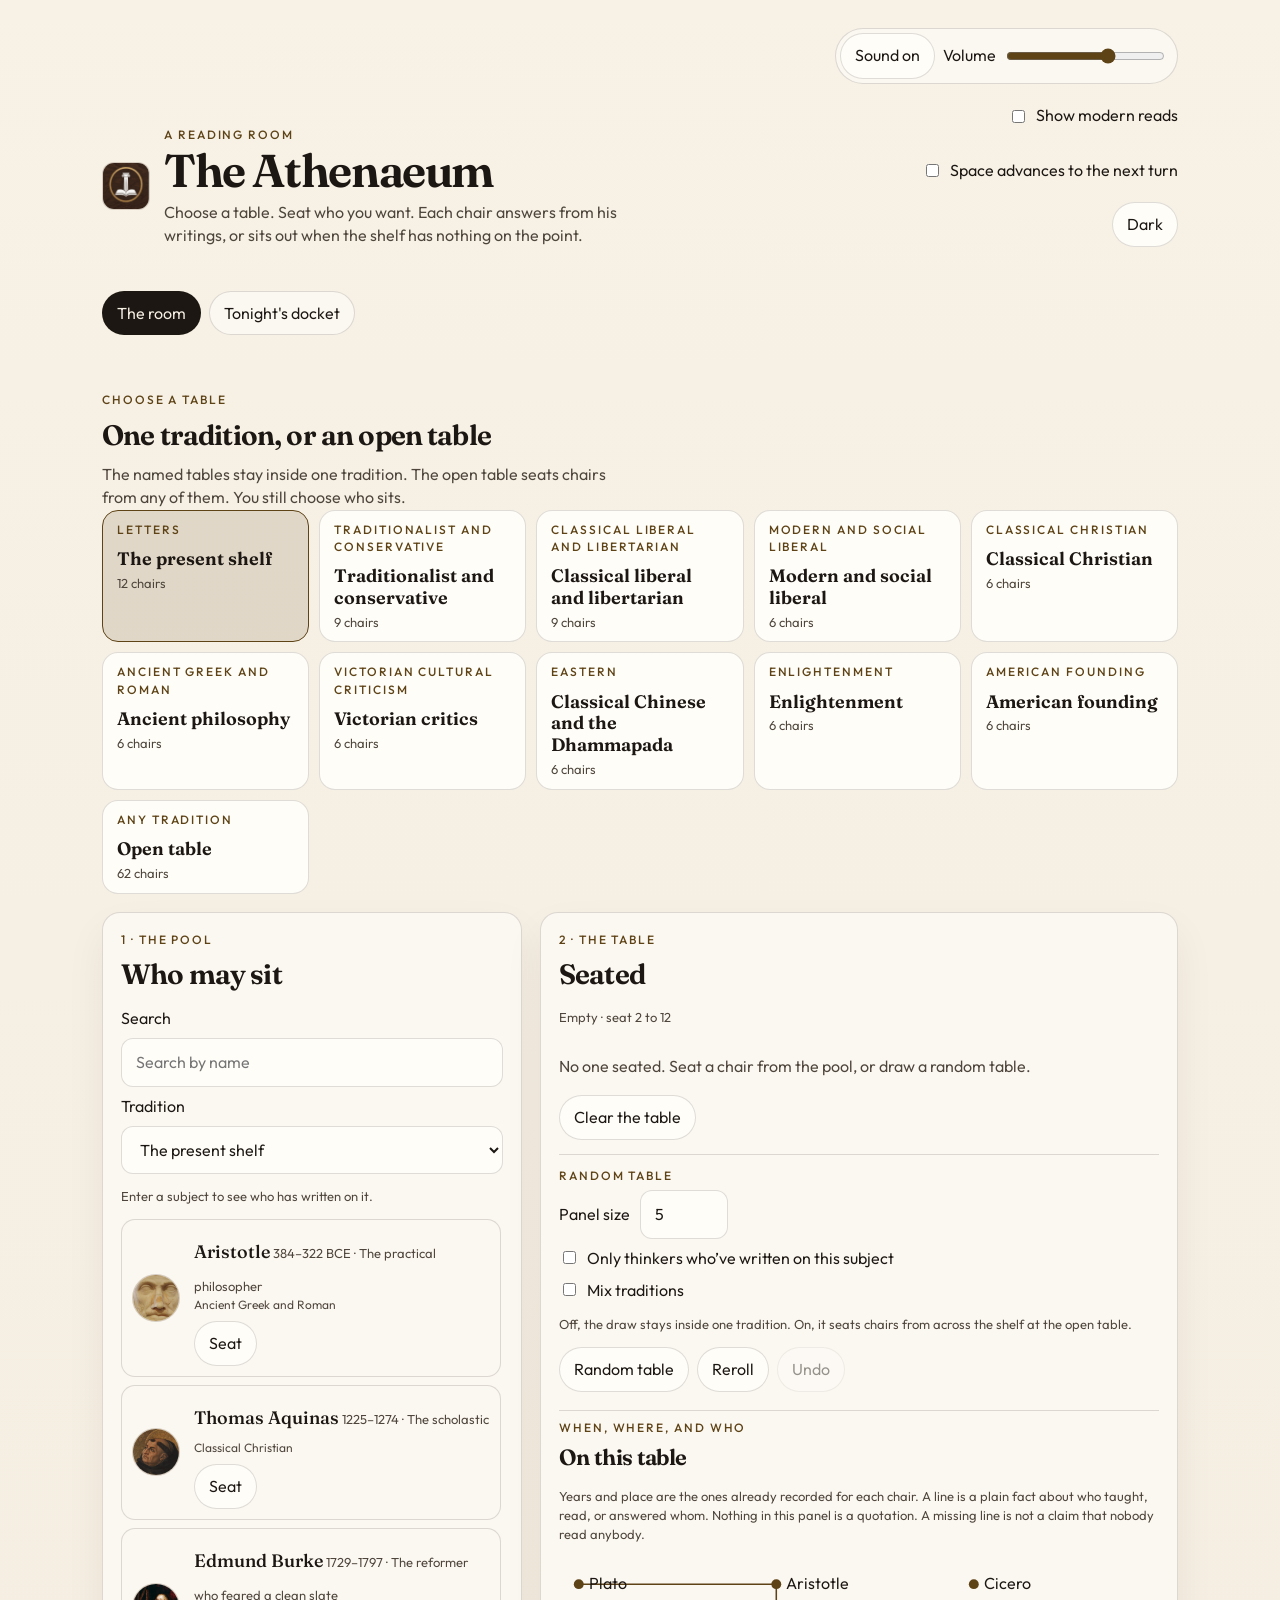
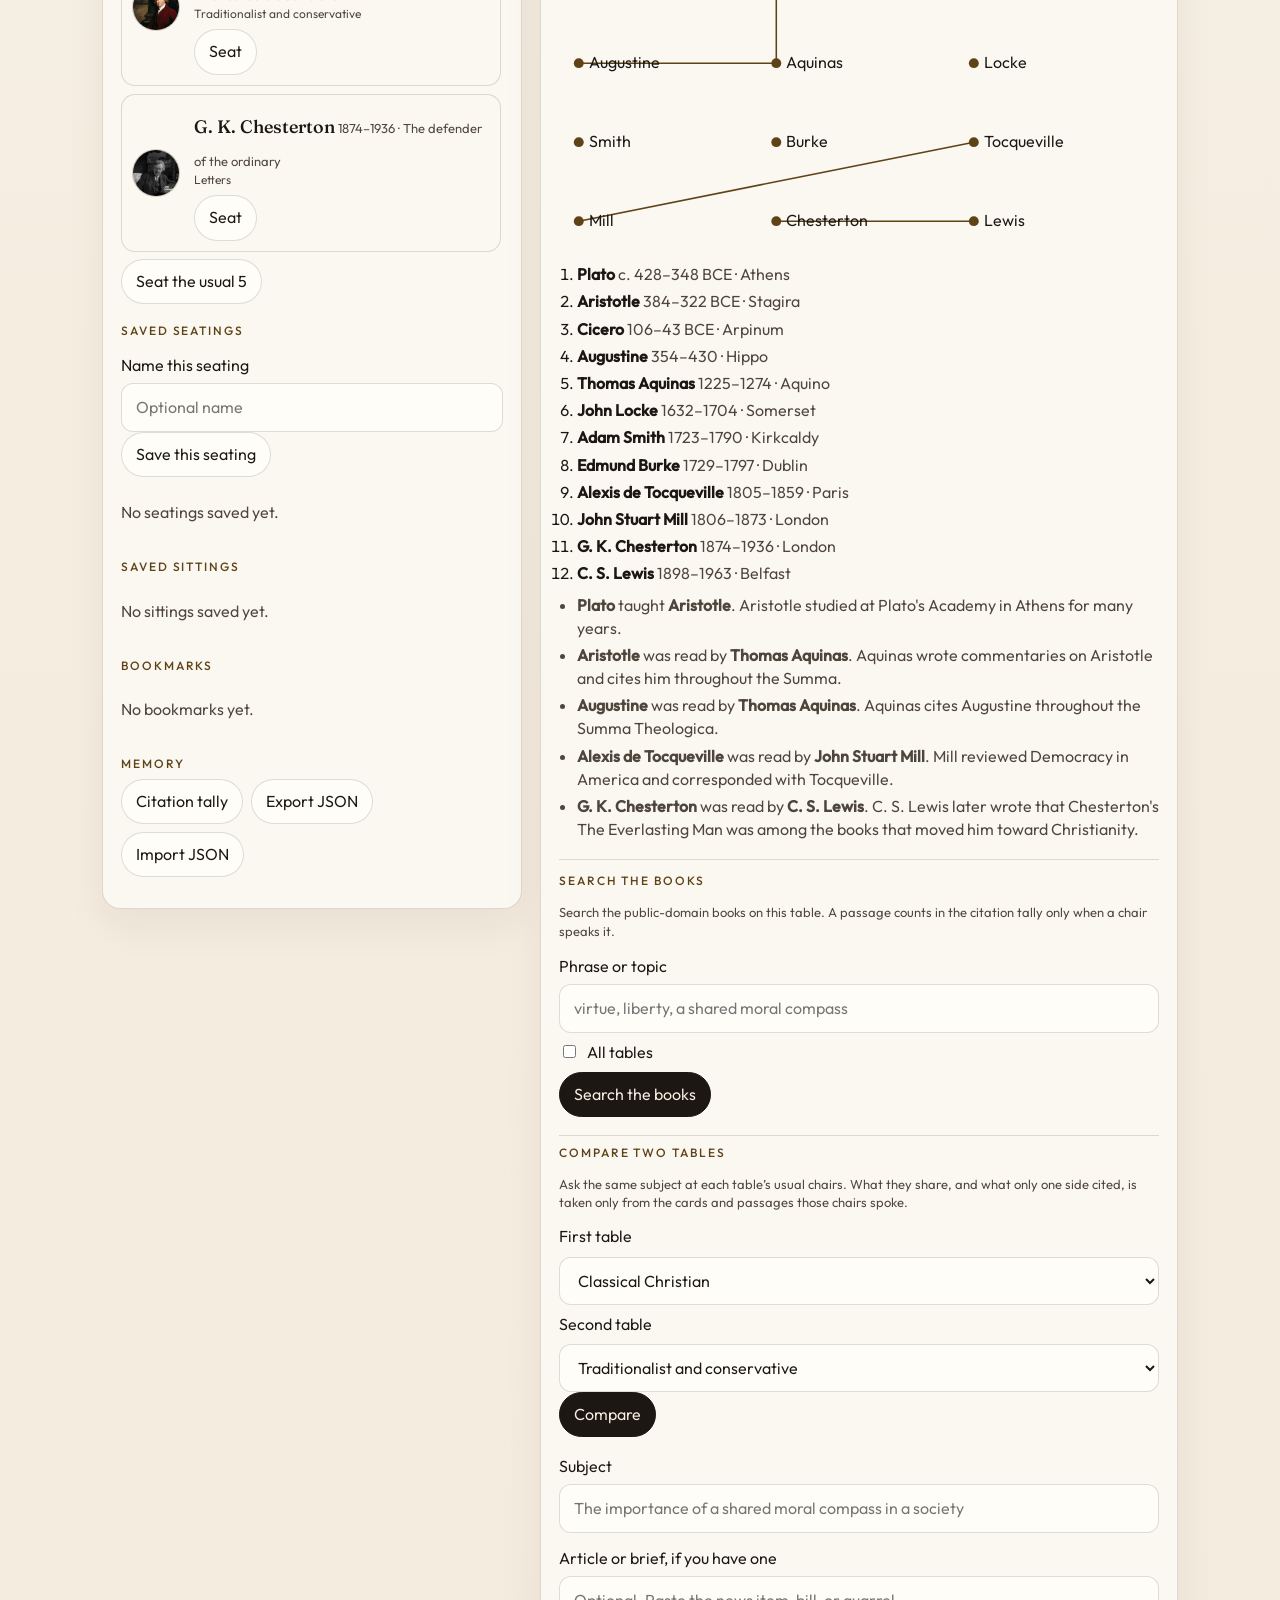
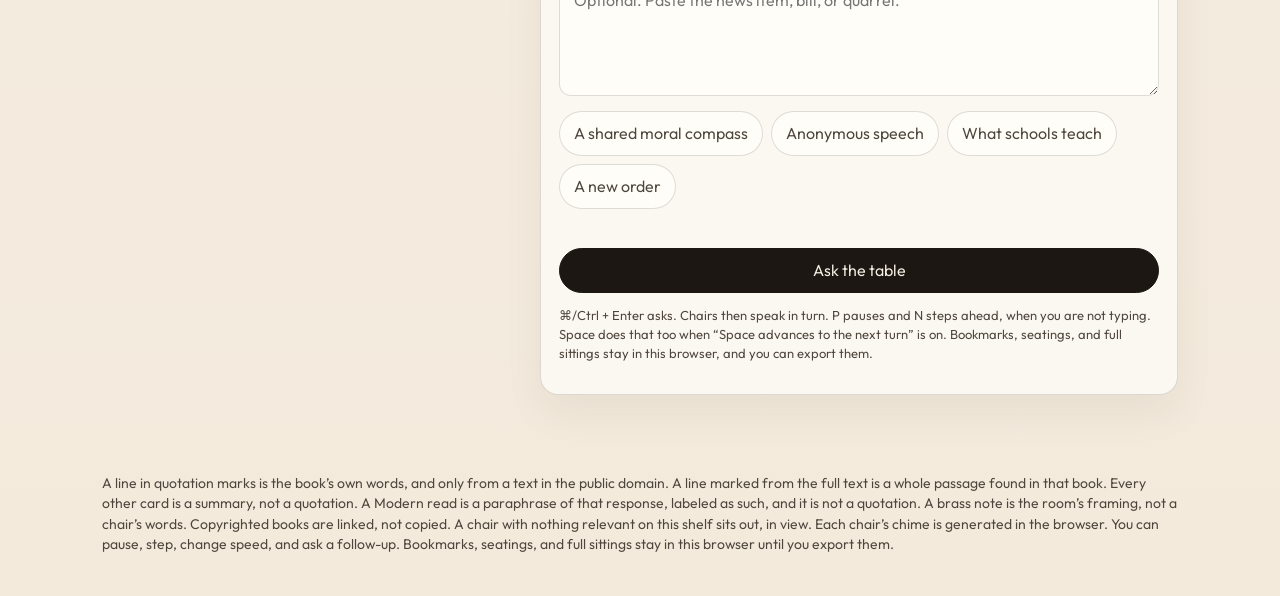
==== index.html @ dfb9c82c "Add an option for Space to advance the next turn. The checkbox starts off and stays in this browser." ====
<!DOCTYPE html>
<html lang="en">
<head>
  <meta charset="utf-8" />
  <meta name="viewport" content="width=device-width, initial-scale=1" />
  <meta name="description" content="Seat a table of writers and read what their books can support. Named tables stay inside one tradition. The open table seats chairs from any of them." />
  <meta name="theme-color" content="#1c1712" />
  <meta name="apple-mobile-web-app-capable" content="yes" />
  <meta name="apple-mobile-web-app-title" content="Athenaeum" />
  <title>The Athenaeum</title>
  <script>
    try {
      var t = localStorage.getItem("athenaeum.theme");
      if (!t && window.matchMedia && window.matchMedia("(prefers-color-scheme: dark)").matches) t = "dark";
      if (t === "dark") document.documentElement.dataset.theme = "dark";
    } catch (e) {}
  </script>
  <link rel="icon" href="favicon.png" />
  <link rel="apple-touch-icon" href="icon-192.png" />
  <link rel="preload" href="fonts/fraunces-latin.woff2" as="font" type="font/woff2" crossorigin />
  <link rel="preload" href="fonts/outfit-latin.woff2" as="font" type="font/woff2" crossorigin />
  <link rel="stylesheet" href="styles.css" />
</head>
<body>
  <header>
    <div class="brand">
      <img class="mark" src="images/mark.png" alt="" width="48" height="48" decoding="async" />
      <div>
        <p class="kicker">A reading room</p>
        <h1>The Athenaeum</h1>
        <p class="lede">Choose a table. Seat who you want. Each chair answers from his writings, or sits out when the shelf has nothing on the point.</p>
      </div>
    </div>
    <div class="header-tools">
      <div class="sound-bar" role="group" aria-label="Sound">
        <button type="button" id="mute" aria-pressed="false">Sound on</button>
        <label for="volume">Volume</label>
        <input id="volume" type="range" min="0" max="100" value="70" />
      </div>
      <label class="check header-check" id="modern-wrap" title="Open a short paraphrase under each response. The book’s words stay beside it.">
        <input id="modern-default" type="checkbox" />
        <span>Show modern reads</span>
      </label>
      <label class="check header-check space-turn" id="space-turn-wrap" title="When this is on, the space bar steps to the next turn in a sitting. It does not while you are typing, or while a dialog is open.">
        <input id="space-turn" type="checkbox" />
        <span>Space advances to the next turn</span>
      </label>
      <button type="button" id="theme" class="theme-btn" aria-pressed="false">Dark</button>
    </div>
    <nav class="site-nav" aria-label="Site">
      <a href="index.html" aria-current="page">The room</a>
      <a href="docket.html">Tonight's docket</a>
    </nav>
  </header>

  <main>
    <section class="hub" aria-labelledby="hub-heading">
      <p class="kicker">Choose a table</p>
      <h2 id="hub-heading">One tradition, or an open table</h2>
      <p class="lede">The named tables stay inside one tradition. The open table seats chairs from any of them. You still choose who sits.</p>
      <div id="hub" class="hub-row"></div>
    </section>
    <div class="grid">
      <section class="pane" aria-labelledby="pool-heading">
        <p class="kicker">1 · The pool</p>
        <h2 id="pool-heading">Who may sit</h2>
        <div class="filters">
          <label for="search">Search</label>
          <input id="search" type="search" placeholder="Search by name" autocomplete="off" />
          <label for="tradition">Tradition</label>
          <select id="tradition"></select>
        </div>
        <p id="score-status" class="status hint" role="status"></p>
        <div id="roster" class="roster"></div>
        <div class="row-btns">
          <button type="button" id="seat-preset">Seat the usual five</button>
        </div>
        <p class="kicker" style="margin-top:18px">Saved seatings</p>
        <label class="field" for="seating-name">Name this seating</label>
        <input id="seating-name" type="text" maxlength="80" placeholder="Optional name" />
        <div class="row-btns">
          <button type="button" id="save-seating">Save this seating</button>
        </div>
        <div id="seatings" class="shelf"></div>
        <p class="kicker" style="margin-top:18px">Saved sittings</p>
        <div id="shelf" class="shelf"></div>
        <p class="kicker" style="margin-top:18px">Bookmarks</p>
        <div id="bookmarks" class="shelf"></div>
        <p class="kicker" style="margin-top:18px">Memory</p>
        <div class="row-btns">
          <button type="button" id="open-tally">Citation tally</button>
          <button type="button" id="export-memory">Export JSON</button>
          <button type="button" id="import-memory">Import JSON</button>
        </div>
        <input id="import-file" type="file" accept="application/json,.json" hidden />
        <p id="memory-note" class="hint" role="status"></p>
      </section>

      <section class="pane" aria-labelledby="table-heading">
        <p class="kicker">2 · The table</p>
        <h2 id="table-heading">Seated</h2>
        <p id="seat-count" class="hint"></p>
        <div id="table" class="chips"></div>
        <p id="limit-note" class="note gentle" hidden></p>
        <button type="button" class="text-btn" id="clear-table">Clear the table</button>

        <div class="random-box">
          <p class="kicker">Random table</p>
          <div class="size-row">
            <label for="panel-size">Panel size</label>
            <input id="panel-size" type="number" min="2" max="12" value="5" inputmode="numeric" />
          </div>
          <label class="check" id="only-wrap">
            <input id="only-relevant" type="checkbox" />
            <span>Only thinkers who’ve written on this subject</span>
          </label>
          <label class="check" id="mix-wrap">
            <input id="mix-traditions" type="checkbox" />
            <span>Mix traditions</span>
          </label>
          <p class="hint">Off, the draw stays inside one tradition. On, it seats chairs from across the shelf at the open table.</p>
          <div class="random-actions">
            <button type="button" id="random-table">Random table</button>
            <button type="button" id="reroll">Reroll</button>
            <button type="button" id="undo-random" disabled>Undo</button>
          </div>
          <p id="random-note" class="hint" role="status"></p>
        </div>

        <div class="line-box" id="line-box" hidden>
          <p class="kicker">When, where, and who</p>
          <h3>On this table</h3>
          <p class="hint">Years and place are the ones already recorded for each chair. A line is a plain fact about who taught, read, or answered whom. Nothing in this panel is a quotation. A missing line is not a claim that nobody read anybody.</p>
          <div id="line-map" class="line-map"></div>
          <ol id="line-when" class="line-when"></ol>
          <ul id="line-edges" class="line-edges"></ul>
        </div>

        <div class="path-box" id="path-box" hidden>
          <p class="kicker">A reading path</p>
          <h3 id="path-title"></h3>
          <p id="path-blurb" class="hint"></p>
          <ol id="path-stops" class="path-stops"></ol>
          <div id="path-read" hidden></div>
          <p id="path-note" class="hint" role="status"></p>
        </div>

        <div class="book-search">
          <p class="kicker">Search the books</p>
          <p class="hint">Search the public-domain books on this table. A passage counts in the citation tally only when a chair speaks it.</p>
          <label class="field" for="book-query">Phrase or topic</label>
          <input id="book-query" type="search" placeholder="virtue, liberty, a shared moral compass" autocomplete="off" />
          <label class="check">
            <input id="book-all" type="checkbox" />
            <span>All tables</span>
          </label>
          <button type="button" class="solid" id="book-go">Search the books</button>
          <p id="book-note" class="hint" role="status"></p>
          <div id="book-results"></div>
        </div>

        <div class="compare-box">
          <p class="kicker">Compare two tables</p>
          <p class="hint">Ask the same subject at each table’s usual chairs. What they share, and what only one side cited, is taken only from the cards and passages those chairs spoke.</p>
          <label class="field" for="compare-a">First table</label>
          <select id="compare-a"></select>
          <label class="field" for="compare-b">Second table</label>
          <select id="compare-b"></select>
          <button type="button" class="solid" id="compare-go">Compare</button>
          <p id="compare-note" class="hint" role="status"></p>
        </div>

        <label class="field" for="topic">Subject</label>
        <input id="topic" maxlength="180" placeholder="The importance of a shared moral compass in a society" />
        <label class="field" for="brief">Article or brief, if you have one</label>
        <textarea id="brief" placeholder="Optional. Paste the news item, bill, or quarrel."></textarea>
        <div class="samples">
          <button type="button" data-topic="The importance of a shared moral compass in a society" data-brief="">A shared moral compass</button>
          <button type="button" data-topic="Should anonymous speech be outlawed?" data-brief="A legislature is weighing a bill that would require platforms to verify every user’s legal identity and remove anonymous accounts, on the ground that unnamed speech has become a public danger.">Anonymous speech</button>
          <button type="button" data-topic="Should the state direct what schools may teach?" data-brief="A ministry proposes a national curriculum that would bar certain books and require others, arguing that public schooling must form citizens of one mind.">What schools teach</button>
          <button type="button" data-topic="May a revolution discard inherited law?" data-brief="Reformers argue that an old constitution has lost its title, and that a new order may be written from first principles without regard to custom.">A new order</button>
        </div>
        <div id="lineup" class="lineup" hidden></div>
        <p id="err" class="err" role="alert"></p>
        <button type="button" class="solid wide" id="weigh">Ask the table</button>
        <p class="hint">⌘/Ctrl + Enter asks. Chairs then speak in turn. P pauses and N steps ahead, when you are not typing. Space does that too when “Space advances to the next turn” is on. Bookmarks, seatings, and full sittings stay in this browser, and you can export them.</p>
      </section>
    </div>
    <div id="session" class="session" aria-live="polite"></div>
    <div id="compare" class="compare" hidden></div>
  </main>

  <dialog id="dossier" class="dossier">
    <div class="dossier-body" id="dossier-body"></div>
  </dialog>
  <dialog id="tally" class="dossier">
    <div class="dossier-body">
      <p class="kicker">Citation tally</p>
      <h2>Works cited in saved sittings</h2>
      <label class="field" for="tally-table">Table</label>
      <select id="tally-table"></select>
      <div id="tally-body"></div>
      <button type="button" class="solid" id="close-tally">Close</button>
    </div>
  </dialog>
  <footer>
    <p>A line in quotation marks is the book’s own words, and only from a text in the public domain. A line marked from the full text is a whole passage found in that book. Every other card is a summary, not a quotation. A Modern read is a paraphrase of that response, labeled as such, and it is not a quotation. A brass note is the room’s framing, not a chair’s words. Copyrighted books are linked, not copied. A chair with nothing relevant on this shelf sits out, in view. Each chair’s chime is generated in the browser. You can pause, step, change speed, and ask a follow-up. Bookmarks, seatings, and full sittings stay in this browser until you export them.</p>
  </footer>
  <script src="stem.js"></script>
  <script src="score.js"></script>
  <script src="books.js"></script>
  <script src="panel.js"></script>
  <script src="modern.js"></script>
  <script src="compare.js"></script>
  <script src="lines.js"></script>
  <script src="paths.js"></script>
  <script src="store.js"></script>
  <script src="share.js"></script>
  <script src="keys.js"></script>
  <script src="app.js"></script>
</body>
</html>
---- styles.css ----
:root {
  --ink: #1c1712;
  --soft: #4e463c;
  --paper: #f7f1e6;
  --card: #fbf7f1;
  --brass: #5e4316;
  --brass-soft: rgba(94, 67, 22, 0.14);
  --line: rgba(28, 23, 18, 0.14);
  --field: #fffdf8;
  --wash: #f3eadc;
  --solid: #1c1712;
  --solid-ink: #f6efe4;
  --high: #f3e2c2;
  --high-ink: #5e4316;
  --low: #f6e4e1;
  --low-ink: #7a2e28;
  --mid: #e7eef2;
  --mid-ink: #2c4654;
  --serif: "Fraunces", Palatino, Georgia, serif;
  --sans: "Outfit", "Avenir Next", sans-serif;
  --shadow: 0 18px 40px rgba(48, 32, 12, 0.06);
}

html[data-theme="dark"] {
  --ink: #f3eadf;
  --soft: #c3b6a6;
  --paper: #14110e;
  --card: #221c17;
  --brass: #e0c48a;
  --brass-soft: rgba(224, 196, 138, 0.16);
  --line: rgba(243, 234, 223, 0.16);
  --field: #1b1713;
  --wash: #2c261f;
  --solid: #f3eadf;
  --solid-ink: #1c1712;
  --high: #3c3120;
  --high-ink: #f0ddb4;
  --low: #3a2422;
  --low-ink: #f3c7c2;
  --mid: #243038;
  --mid-ink: #d5e4ec;
  --shadow: none;
}

* { box-sizing: border-box; }
html { scroll-behavior: smooth; }
body {
  margin: 0;
  color: var(--ink);
  background:
    radial-gradient(1200px 480px at 10% -10%, rgba(94, 67, 22, 0.08), transparent 60%),
    linear-gradient(180deg, var(--paper), var(--wash));
  font-family: var(--sans);
  font-weight: 380;
  line-height: 1.45;
  overflow-x: clip;
}
header, main, footer { max-width: 1120px; margin: 0 auto; padding: 28px 22px; }
header { display: flex; justify-content: space-between; gap: 28px; align-items: flex-end; flex-wrap: wrap; }
.site-nav { flex: 1 0 100%; display: flex; flex-wrap: wrap; gap: 8px; margin-top: 16px; }
.site-nav a {
  min-height: 44px;
  display: inline-flex;
  align-items: center;
  padding: 0 14px;
  border-radius: 999px;
  border: 1px solid var(--line);
  background: var(--card);
  color: inherit;
  text-decoration: none;
}
.site-nav a[aria-current="page"] { background: var(--solid); color: var(--solid-ink); }
.brand { display: flex; gap: 14px; align-items: center; }
.mark { width: 48px; height: 48px; border-radius: 12px; object-fit: cover; }
.kicker {
  letter-spacing: 0.16em;
  text-transform: uppercase;
  color: var(--brass);
  font-size: 12px;
  margin: 0 0 6px;
  font-weight: 500;
}
h1, h2, h3 { font-family: var(--serif); font-weight: 560; letter-spacing: -0.03em; margin: 0; }
h1 { font-size: 46px; line-height: 0.95; }
h2 { font-size: 28px; }
.lede { max-width: 46ch; color: var(--soft); margin: 8px 0 0; }
.header-tools { display: flex; flex-direction: column; align-items: flex-end; gap: 10px; }
.sound-bar, .theme-btn { display: flex; align-items: center; gap: 8px; }
.sound-bar {
  border: 1px solid var(--line);
  background: var(--card);
  border-radius: 999px;
  padding: 4px 10px 4px 4px;
}
.sound-bar input[type="range"] { flex: 1; min-width: 0; width: auto; accent-color: var(--brass); }
.hub { margin-bottom: 18px; }
.hub-row { display: grid; grid-template-columns: repeat(auto-fit, minmax(180px, 1fr)); gap: 10px; min-height: 384px; }
.hub-card {
  display: flex;
  flex-direction: column;
  align-items: flex-start;
  gap: 4px;
  text-align: left;
  border-radius: 16px;
  min-height: 88px;
}
.hub-card[aria-pressed="true"] { border-color: var(--brass); background: var(--brass-soft); }
.hub-card strong { font-family: var(--serif); font-size: 18px; line-height: 1.2; overflow-wrap: anywhere; }
.grid { display: grid; grid-template-columns: minmax(300px, 420px) 1fr; gap: 18px; align-items: start; }
.pane {
  background: var(--card);
  border: 1px solid var(--line);
  border-radius: 18px;
  padding: 18px;
  box-shadow: var(--shadow);
}
.filters { display: grid; gap: 8px; margin: 12px 0; }
input, textarea, select {
  width: 100%;
  border: 1px solid var(--line);
  border-radius: 12px;
  padding: 12px 14px;
  font: inherit;
  color: var(--ink);
  background: var(--field);
}
textarea { min-height: 120px; resize: vertical; }
label.field { display: block; margin: 14px 0 6px; }
.roster { display: flex; flex-direction: column; gap: 8px; max-height: 640px; min-height: 640px; overflow: auto; padding-right: 2px; }
.card, .chip, .remark, .close-panel {
  border: 1px solid var(--line);
  background: var(--card);
}
.card {
  display: grid;
  grid-template-columns: 52px 1fr;
  gap: 10px;
  align-items: center;
  border-radius: 14px;
  padding: 10px;
}
.card-main { min-width: 0; }
.card-actions, .row-btns, .random-actions, .session-tools, .samples, .chips {
  display: flex;
  flex-wrap: wrap;
  gap: 8px;
}
#share-note { flex: 1 1 100%; overflow-wrap: anywhere; }
.card-actions { margin-top: 8px; }
.avatar, .mark {
  border: 1px solid var(--line);
  background: var(--wash);
}
.avatar { width: 48px; height: 48px; border-radius: 50%; object-fit: cover; }
.name { font-family: var(--serif); font-size: 18px; }
.name-btn, .text-btn, button {
  font: inherit;
  cursor: pointer;
  color: var(--ink);
}
.name-btn { border: 0; background: transparent; padding: 0; text-align: left; }
.meta, .hint, .empty, .loc { color: var(--soft); }
.meta, .hint { font-size: 13px; }
.badge, .lean {
  display: inline-flex;
  align-items: center;
  gap: 4px;
  border-radius: 999px;
  padding: 3px 8px;
  font-size: 12px;
  letter-spacing: 0.04em;
  line-height: 1.3;
}
.badge.high, .card.rel-high { background: var(--high); color: var(--high-ink); }
.card.rel-high { border-color: var(--brass); }
.badge.low, .card.rel-low { background: var(--low); color: var(--low-ink); }
.card.rel-low { border-color: #a14a42; }
.badge.mid { background: var(--mid); color: var(--mid-ink); }
.card.on { box-shadow: inset 3px 0 0 var(--brass); }
button {
  border-radius: 999px;
  border: 1px solid var(--line);
  background: var(--field);
  padding: 10px 14px;
  min-height: 44px;
}
button.solid { background: var(--solid); color: var(--solid-ink); border-color: var(--solid); }
button.wide { width: 100%; }
button:disabled { opacity: 0.45; cursor: not-allowed; }
button.danger-text { color: var(--low-ink); }
.chips { min-height: 54px; }
.chip {
  display: flex;
  align-items: center;
  gap: 8px;
  border-radius: 999px;
  padding: 4px 4px 4px 4px;
  background: var(--wash);
  max-width: 100%;
}
.chip .avatar { width: 36px; height: 36px; }
.chip-body { display: flex; flex-direction: column; min-width: 0; }
.chip strong { font-size: 14px; }
.tradition { display: block; color: var(--soft); font-size: 12px; line-height: 1.3; }
.icon-btn { min-width: 44px; padding: 8px 10px; }
.note {
  background: var(--wash);
  border-radius: 12px;
  padding: 10px 12px;
  margin: 10px 0;
}
.note.gentle { border: 1px solid var(--brass-soft); }
.random-box, .lineup, .book-search {
  margin-top: 14px;
  padding-top: 12px;
  border-top: 1px solid var(--line);
}
.book-hit {
  margin: 12px 0;
  padding: 12px;
  border: 1px solid var(--line);
  border-radius: 12px;
  background: var(--wash);
}
.book-hit p { margin: 0 0 8px; }
.book-hit .passage { font-size: 16px; }
.book-hit mark { background: var(--high); color: inherit; padding: 0 2px; }
.passage.from-text { border-left: 2px solid var(--brass-soft); padding-left: 10px; }
.book-context { margin: 8px 0; padding-left: 10px; border-left: 2px solid var(--line); }
.book-context .current { color: var(--ink); }
.check { display: flex; gap: 8px; align-items: flex-start; margin: 8px 0; }
.check input { width: auto; margin-top: 4px; }
.size-row { display: flex; align-items: center; gap: 10px; }
.size-row input { width: 88px; }
.samples { margin: 8px 0 12px; }
.samples button { color: var(--soft); }
.status[aria-busy="true"] { color: var(--brass); }
.works { margin: 8px 0 0; }
.works summary { cursor: pointer; color: var(--brass); }
.works li { margin: 4px 0; }
.err { color: #7a2e28; min-height: 1.2em; margin: 8px 0; }
html[data-theme="dark"] .err { color: #f0c2bc; }
.session { margin-top: 8px; }
.remark, .close-panel {
  border-radius: 16px;
  padding: 18px 20px;
  margin: 12px 0;
}
.remark-head { display: flex; gap: 14px; align-items: flex-start; margin-bottom: 8px; }
.remark-head .avatar { border-radius: 12px; }
.remark p { margin: 0 0 12px; max-width: 68ch; }
.remark.abstain { background: transparent; border-style: dashed; }
.cites {
  margin-top: 8px;
  border-top: 1px solid var(--line);
  padding-top: 10px;
}
.cites ol { margin: 0; padding-left: 18px; }
.cites li { margin: 10px 0; }
.cites a { color: var(--ink); font-weight: 500; }
.bears { margin: 4px 0 0; color: var(--soft); }
.lean.for { background: #e7efe4; color: #234028; }
.lean.against { background: #f6e4e1; color: #6d2e28; }
.lean.qualifies, .lean.abstain { background: var(--high); color: var(--high-ink); }
html[data-theme="dark"] .lean.for { background: #243028; color: #c9e0cc; }
html[data-theme="dark"] .lean.against { background: #3a2623; color: #f0cfc9; }
.close-panel { background: var(--wash); border-color: var(--brass-soft); }
.close-panel ul { margin: 8px 0 0; padding-left: 18px; }
.exchange { border-left: 3px solid var(--brass); padding: 8px 12px; margin: 8px 0; }
.playback, .speed { display: flex; flex-wrap: wrap; gap: 8px; align-items: center; }
.playback { margin: 12px 0; }
.playback-keys { margin-top: 0; }
.editorial {
  font-family: var(--sans);
  font-size: 14px;
  color: var(--brass);
  background: var(--brass-soft);
  border-left: 3px solid var(--brass);
  padding: 8px 12px;
  border-radius: 8px;
}
.note-flag { display: block; font-size: 11px; letter-spacing: 0.08em; text-transform: uppercase; margin-bottom: 4px; }
.passage { font-family: var(--serif); font-size: 18px; line-height: 1.45; }
.header-tools .check { margin: 0; min-height: 44px; align-items: center; }
.header-tools .space-turn { max-width: 18rem; text-align: left; line-height: 1.3; }
.modern-toggle { margin: 0 0 8px; }
.modern-read {
  font-family: var(--sans);
  background: var(--wash);
  border-radius: 10px;
  padding: 10px 12px;
  margin: 0 0 12px;
}
.modern-read p { font-family: var(--sans); font-size: 16px; line-height: 1.45; margin: 0; }
.modern-read[hidden] { display: none; }
.reply-to { color: var(--brass); font-size: 14px; margin: 8px 0; }
.moderator-ask { font-family: var(--serif); font-size: 22px; margin: 0 0 12px; }
.remark.moderator, .remark.notice { background: var(--wash); }
.moderator-form { display: grid; gap: 8px; margin: 8px 0 16px; }
.moderator-form textarea, .moderator-form select { width: 100%; }
.shelf { display: flex; flex-direction: column; gap: 8px; margin-top: 8px; }
.shelf button { text-align: left; border-radius: 12px; position: relative; padding-right: 88px; }
.shelf .drop { position: absolute; right: 8px; top: 8px; }
.when { display: block; color: var(--soft); font-size: 12px; margin-top: 2px; }
dialog.dossier {
  border: 0;
  border-radius: 18px;
  padding: 0;
  max-width: 560px;
  width: calc(100% - 32px);
  background: var(--card);
  color: var(--ink);
}
dialog.dossier::backdrop { background: rgba(28, 23, 18, 0.5); }
.dossier-body { padding: 18px; }
.dossier-head { display: flex; gap: 14px; align-items: center; }
.dossier-head img { width: 84px; height: 84px; border-radius: 12px; object-fit: cover; }
footer { color: var(--soft); font-size: 14px; }
:focus-visible { outline: 3px solid var(--brass); outline-offset: 2px; }
.reveal { animation: rise 0.45s ease both; }
@keyframes rise {
  from { opacity: 0; transform: translateY(8px); }
  to { opacity: 1; transform: none; }
}
.tally-row { display: flex; justify-content: space-between; gap: 12px; padding: 8px 0; border-bottom: 1px solid var(--line); }
.tally-row span { color: var(--brass); font-variant-numeric: tabular-nums; }
@media (max-width: 800px) {
  .hub-row { grid-template-columns: 1fr 1fr; }
  header, main, footer { padding: 16px 14px; }
  header, .header-tools, .sound-bar { align-items: stretch; }
  header, .grid { display: block; }
  .header-tools, .sound-bar, .theme-btn { width: 100%; }
  .header-tools .theme-btn { width: auto; align-self: flex-start; }
  .hub-row { min-height: 613px; }
  .roster { max-height: none; min-height: 1705px; }
  .pane + .pane { margin-top: 14px; }
  h1 { font-size: 34px; }
  .session-tools button, .random-actions button, .row-btns button, .playback > button { flex: 1 1 140px; }
  .speed { width: 100%; }
  .speed button { flex: 1 1 90px; }
}
@media (max-width: 560px) {
  .hub-row { grid-template-columns: 1fr; min-height: 1132px; }
  .roster { min-height: 1960px; }
  h1 { font-size: 30px; }
  .lede { max-width: none; }
  input, textarea, select { font-size: 16px; }
  .remark, .close-panel { padding: 14px 12px; }
  .remark p, .modern-read, .modern-read p { max-width: none; }
  .passage { font-size: 17px; }
  .moderator-ask { font-size: 20px; }
  .dossier-head { align-items: flex-start; }
  .dossier-head img { width: 64px; height: 64px; }
  .shelf button { padding-right: 76px; }
  .name { overflow-wrap: anywhere; }
}
@media (prefers-reduced-motion: reduce) {
  .reveal { animation: none; }
  html { scroll-behavior: auto; }
}
.line-box { margin: 18px 0; padding-top: 8px; border-top: 1px solid var(--line); }
.line-box h3 { font-size: 22px; margin: 4px 0; }
.line-map svg { width: 100%; height: auto; display: block; }
.line-map line { stroke: var(--brass); stroke-width: 1.25; }
.line-map circle { fill: var(--brass); }
.line-map text { font-size: 13px; fill: currentColor; font-family: var(--sans); }
.line-when, .line-edges { margin: 8px 0 0; padding-left: 18px; }
.line-when li, .line-edges li { margin: 4px 0; }
.line-when span, .line-edges { color: var(--soft); }
.path-box { margin: 18px 0; padding-top: 8px; border-top: 1px solid var(--line); }
.path-box h3 { font-size: 22px; margin: 4px 0; }
.path-stops { list-style: none; margin: 10px 0; padding: 0; display: flex; flex-direction: column; gap: 6px; }
.path-stops button { text-align: left; width: 100%; }
.path-stops button[aria-current="true"] { border-color: var(--brass); background: var(--brass-soft); }
.path-passage { font-family: var(--serif); font-size: 18px; line-height: 1.45; }
#path-read { border: 1px solid var(--line); border-radius: 14px; padding: 12px; background: var(--paper); margin-top: 8px; }
#path-read .meta { overflow-wrap: anywhere; }
.compare-box { margin: 18px 0; padding-top: 8px; border-top: 1px solid var(--line); }
.compare-box select, .compare-box .field { display: block; width: 100%; margin-top: 8px; }
.compare { margin-top: 8px; }
.compare-head { margin-bottom: 14px; }
.compare-topics { display: flex; flex-wrap: wrap; gap: 8px; margin: 8px 0 0; }
.compare-topics span { border: 1px solid var(--line); background: var(--card); border-radius: 999px; padding: 4px 10px; font-size: 14px; }
.compare-grid { display: grid; grid-template-columns: 1fr 1fr; gap: 16px; align-items: start; }
.compare-side { border: 1px solid var(--line); background: var(--card); border-radius: 16px; padding: 14px 16px; }
.compare-side h3 { font-size: 22px; margin-bottom: 8px; }
.compare-line { margin: 0 0 12px; }
.compare-line .meta { color: var(--soft); font-size: 13px; }
@media (max-width: 800px) {
  .compare-grid { grid-template-columns: 1fr; }
}
.docket { min-height: calc(100vh - 220px); }
.docket h2 { margin-top: 8px; }
.docket-tools { margin: 16px 0 22px; }
.docket-tools select, .docket-tools .field { display: block; width: 100%; max-width: 420px; }
.read-bar { display: flex; flex-wrap: wrap; align-items: center; gap: 10px; margin: 12px 0 16px; }
.read-bar-bottom { margin-top: 28px; }
.read-state {
  display: inline-flex;
  align-items: center;
  gap: 6px;
  min-height: 44px;
  margin: 0;
  padding: 0 14px;
  border-radius: 999px;
  border: 1px solid var(--brass);
  background: var(--brass-soft);
  color: var(--brass);
  font-size: 14px;
}
.read-state.is-unread { border-color: var(--line); background: var(--card); color: var(--ink); }
.read-mark { font-size: 16px; line-height: 1; }
.read-toggle[aria-pressed="true"] { border-color: var(--brass); background: var(--brass-soft); color: var(--brass); }
#docket-unread { margin: 8px 0 0; }
.integrity, .why-chairs {
  font-family: var(--sans);
  font-size: 14px;
  color: var(--brass);
  background: var(--brass-soft);
  border-left: 3px solid var(--brass);
  padding: 8px 12px;
  border-radius: 8px;
}
.briefing-list, .docket-sittings { display: grid; gap: 12px; margin-top: 12px; }
.briefing-card, .docket-sitting, .docket-tally {
  border: 1px solid var(--line);
  background: var(--card);
  border-radius: 16px;
  padding: 14px 16px;
  box-shadow: var(--shadow);
}
.briefing-card h3, .docket-sitting h3 { font-size: 22px; margin: 4px 0 8px; }
.briefing-card a, .remark h3 a { color: inherit; }
.docket-question { font-family: var(--serif); font-size: 22px; margin: 8px 0; }
.docket-setup .passage, .docket-body { margin-top: 8px; }
.docket-sitting .passage { font-family: var(--serif); font-size: 18px; line-height: 1.45; }
.docket-sitting q.vq { quotes: "“" "”" "‘" "’"; }
.docket-sitting .cite { color: var(--soft); font-family: var(--sans); font-size: 13px; }
.monogram {
  width: 48px;
  height: 48px;
  border-radius: 50%;
  display: inline-flex;
  align-items: center;
  justify-content: center;
  border: 1px solid var(--line);
  background: var(--wash);
  font-family: var(--serif);
  flex: 0 0 auto;
}
.tally-split { display: grid; grid-template-columns: 1fr 1fr; gap: 16px; }
.tally-split ol { margin: 0; padding-left: 18px; }
.docket-tally { margin-top: 12px; }
.docket-jumps { display: flex; flex-wrap: wrap; gap: 8px; margin: 0 0 18px; }
.docket-jumps a {
  min-height: 44px;
  display: inline-flex;
  align-items: center;
  padding: 0 14px;
  border-radius: 999px;
  border: 1px solid var(--line);
  background: var(--card);
  color: inherit;
  text-decoration: none;
}
.docket-pending { font-size: 15px; margin: 0 0 18px; }
.news-report { margin-top: 4px; }
.report-section { margin-top: 18px; }
.report-section > h3 { font-size: 26px; margin: 0 0 8px; }
.report-stories { display: grid; gap: 12px; }
.report-story, .report-note {
  border: 1px solid var(--line);
  background: var(--card);
  border-radius: 16px;
  padding: 14px 16px;
  box-shadow: var(--shadow);
  overflow-wrap: anywhere;
}
#news-report, #the-sittings, .report-story, .docket-sitting { scroll-margin-top: 16px; }
.report-story h4 { font-family: var(--serif); font-weight: 560; letter-spacing: -0.03em; font-size: 22px; margin: 4px 0 8px; }
.report-story p { margin: 8px 0; }
.report-sources { margin: 8px 0; padding-left: 18px; }
.report-sources a, .report-note a { overflow-wrap: anywhere; color: var(--ink); font-weight: 500; }
.report-sides { display: grid; grid-template-columns: 1fr 1fr; gap: 12px; margin: 8px 0; }
.report-side {
  border: 1px solid var(--line);
  background: var(--paper);
  border-radius: 12px;
  padding: 10px 12px;
  min-width: 0;
}
.report-side p:last-child { margin-bottom: 0; }
.report-jump a, .report-back { color: inherit; }
.report-note { margin-top: 12px; }
#the-sittings { margin-top: 28px; }
@media (max-width: 560px) {
  .tally-split, .report-sides { grid-template-columns: 1fr; }
  .docket-sitting .passage, .docket-question { max-width: none; }
  .read-toggle { flex: 1 1 160px; }
}
@media print {
  header, .grid, footer, .session-tools, .playback, .moderator-form, .playback-keys, .docket-tools, .docket-jumps, .read-bar, dialog { display: none !important; }
  .docket-turn[hidden] { display: block !important; }
  body, .remark, .close-panel, h1, h2, h3, h4, p, li, a { color: #111 !important; background: #fff !important; }
  .remark, .close-panel { break-inside: avoid; border-color: #ccc; }
  .cites, .report-sources { word-break: break-word; }
  .cites a[href]::after, .report-sources a[href]::after, .report-note a[href]::after { content: " (" attr(href) ")"; }
}

/* vietnamese */
@font-face {
  font-family: 'Fraunces';
  font-style: normal;
  font-weight: 520;
  font-display: swap;
  src: url("fonts/fraunces-vietnamese.woff2") format('woff2');
  unicode-range: U+0102-0103, U+0110-0111, U+0128-0129, U+0168-0169, U+01A0-01A1, U+01AF-01B0, U+0300-0301, U+0303-0304, U+0308-0309, U+0323, U+0329, U+1EA0-1EF9, U+20AB;
}
/* latin-ext */
@font-face {
  font-family: 'Fraunces';
  font-style: normal;
  font-weight: 520;
  font-display: swap;
  src: url("fonts/fraunces-latin-ext.woff2") format('woff2');
  unicode-range: U+0100-02BA, U+02BD-02C5, U+02C7-02CC, U+02CE-02D7, U+02DD-02FF, U+0304, U+0308, U+0329, U+1D00-1DBF, U+1E00-1E9F, U+1EF2-1EFF, U+2020, U+20A0-20AB, U+20AD-20C4, U+2113, U+2C60-2C7F, U+A720-A7FF;
}
/* latin */
@font-face {
  font-family: 'Fraunces';
  font-style: normal;
  font-weight: 520;
  font-display: swap;
  src: url("fonts/fraunces-latin.woff2") format('woff2');
  unicode-range: U+0000-00FF, U+0131, U+0152-0153, U+02BB-02BC, U+02C6, U+02DA, U+02DC, U+0304, U+0308, U+0329, U+2000-206F, U+20AC, U+2122, U+2191, U+2193, U+2212, U+2215, U+FEFF, U+FFFD;
}
/* vietnamese */
@font-face {
  font-family: 'Fraunces';
  font-style: normal;
  font-weight: 640;
  font-display: swap;
  src: url("fonts/fraunces-vietnamese.woff2") format('woff2');
  unicode-range: U+0102-0103, U+0110-0111, U+0128-0129, U+0168-0169, U+01A0-01A1, U+01AF-01B0, U+0300-0301, U+0303-0304, U+0308-0309, U+0323, U+0329, U+1EA0-1EF9, U+20AB;
}
/* latin-ext */
@font-face {
  font-family: 'Fraunces';
  font-style: normal;
  font-weight: 640;
  font-display: swap;
  src: url("fonts/fraunces-latin-ext.woff2") format('woff2');
  unicode-range: U+0100-02BA, U+02BD-02C5, U+02C7-02CC, U+02CE-02D7, U+02DD-02FF, U+0304, U+0308, U+0329, U+1D00-1DBF, U+1E00-1E9F, U+1EF2-1EFF, U+2020, U+20A0-20AB, U+20AD-20C4, U+2113, U+2C60-2C7F, U+A720-A7FF;
}
/* latin */
@font-face {
  font-family: 'Fraunces';
  font-style: normal;
  font-weight: 640;
  font-display: swap;
  src: url("fonts/fraunces-latin.woff2") format('woff2');
  unicode-range: U+0000-00FF, U+0131, U+0152-0153, U+02BB-02BC, U+02C6, U+02DA, U+02DC, U+0304, U+0308, U+0329, U+2000-206F, U+20AC, U+2122, U+2191, U+2193, U+2212, U+2215, U+FEFF, U+FFFD;
}
/* latin-ext */
@font-face {
  font-family: 'Outfit';
  font-style: normal;
  font-weight: 380;
  font-display: swap;
  src: url("fonts/outfit-latin-ext.woff2") format('woff2');
  unicode-range: U+0100-02BA, U+02BD-02C5, U+02C7-02CC, U+02CE-02D7, U+02DD-02FF, U+0304, U+0308, U+0329, U+1D00-1DBF, U+1E00-1E9F, U+1EF2-1EFF, U+2020, U+20A0-20AB, U+20AD-20C4, U+2113, U+2C60-2C7F, U+A720-A7FF;
}
/* latin */
@font-face {
  font-family: 'Outfit';
  font-style: normal;
  font-weight: 380;
  font-display: swap;
  src: url("fonts/outfit-latin.woff2") format('woff2');
  unicode-range: U+0000-00FF, U+0131, U+0152-0153, U+02BB-02BC, U+02C6, U+02DA, U+02DC, U+0304, U+0308, U+0329, U+2000-206F, U+20AC, U+2122, U+2191, U+2193, U+2212, U+2215, U+FEFF, U+FFFD;
}
/* latin-ext */
@font-face {
  font-family: 'Outfit';
  font-style: normal;
  font-weight: 500;
  font-display: swap;
  src: url("fonts/outfit-latin-ext.woff2") format('woff2');
  unicode-range: U+0100-02BA, U+02BD-02C5, U+02C7-02CC, U+02CE-02D7, U+02DD-02FF, U+0304, U+0308, U+0329, U+1D00-1DBF, U+1E00-1E9F, U+1EF2-1EFF, U+2020, U+20A0-20AB, U+20AD-20C4, U+2113, U+2C60-2C7F, U+A720-A7FF;
}
/* latin */
@font-face {
  font-family: 'Outfit';
  font-style: normal;
  font-weight: 500;
  font-display: swap;
  src: url("fonts/outfit-latin.woff2") format('woff2');
  unicode-range: U+0000-00FF, U+0131, U+0152-0153, U+02BB-02BC, U+02C6, U+02DA, U+02DC, U+0304, U+0308, U+0329, U+2000-206F, U+20AC, U+2122, U+2191, U+2193, U+2212, U+2215, U+FEFF, U+FFFD;
}
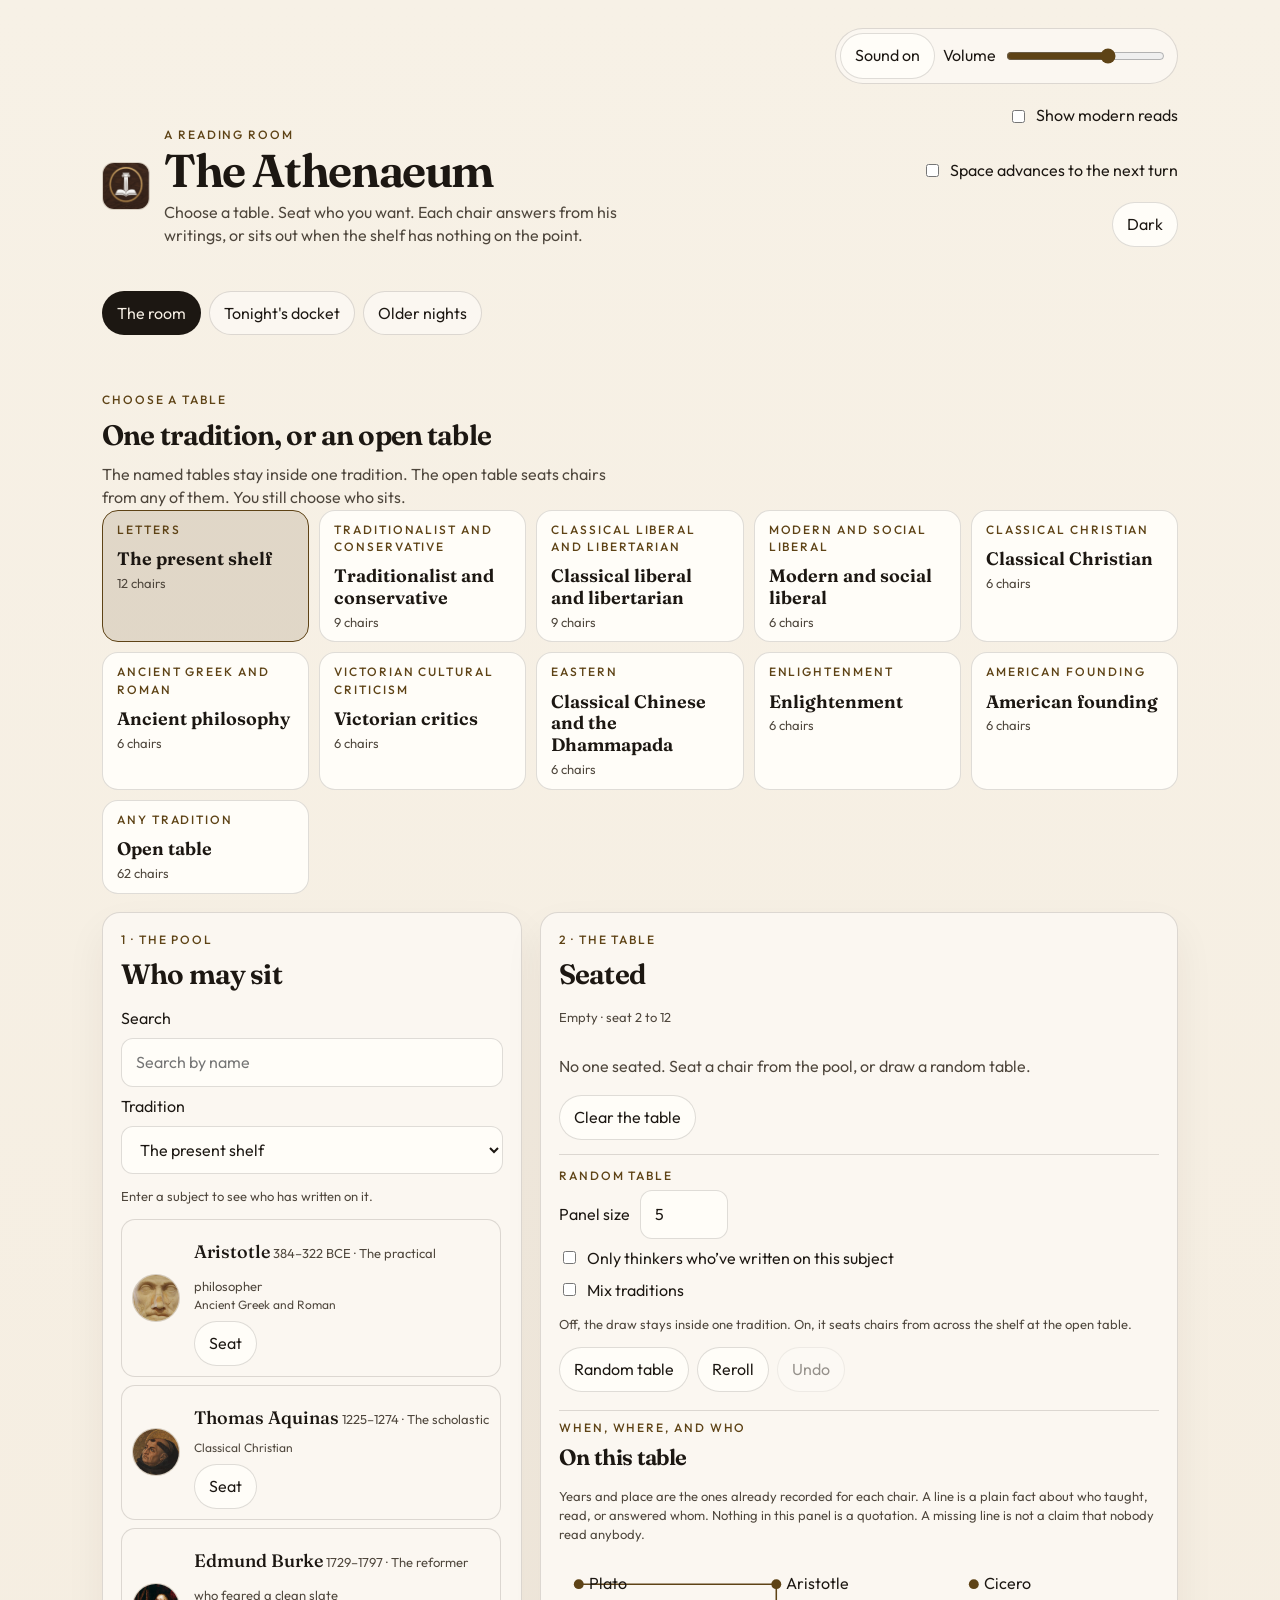
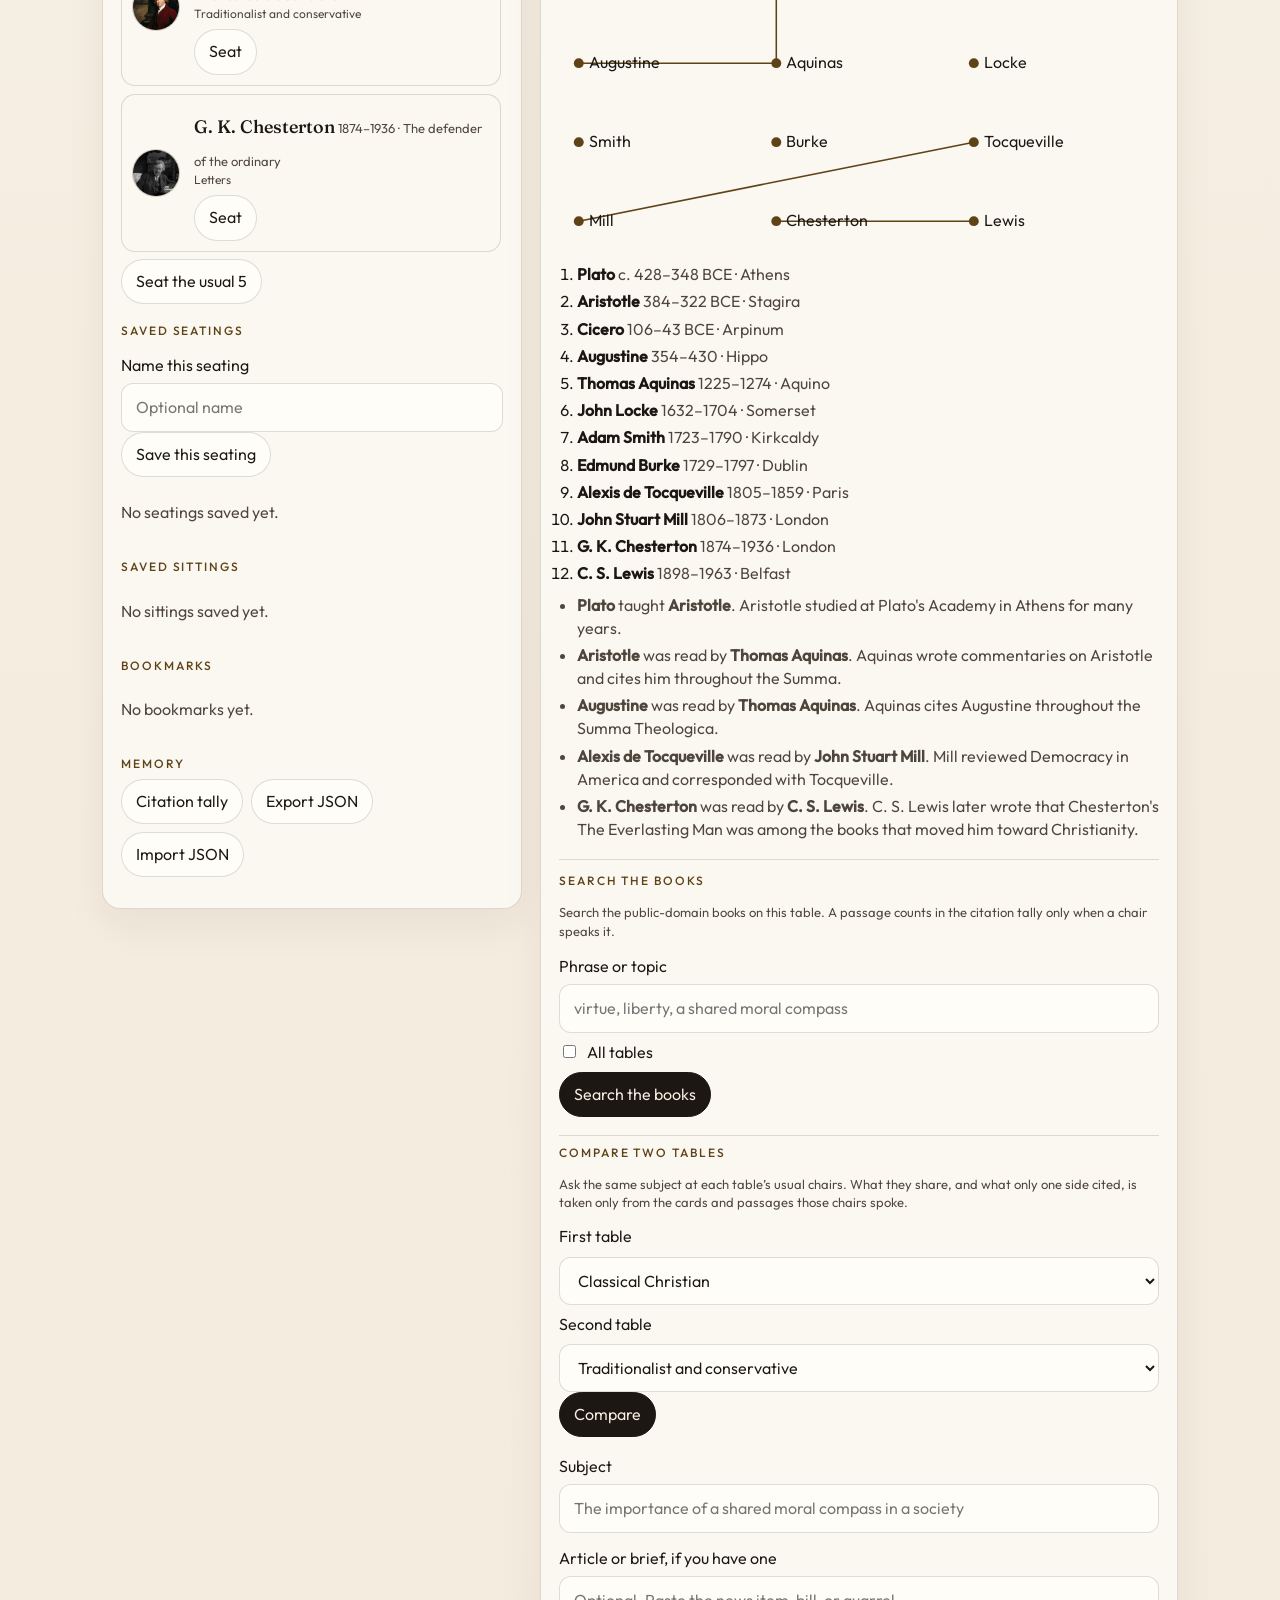
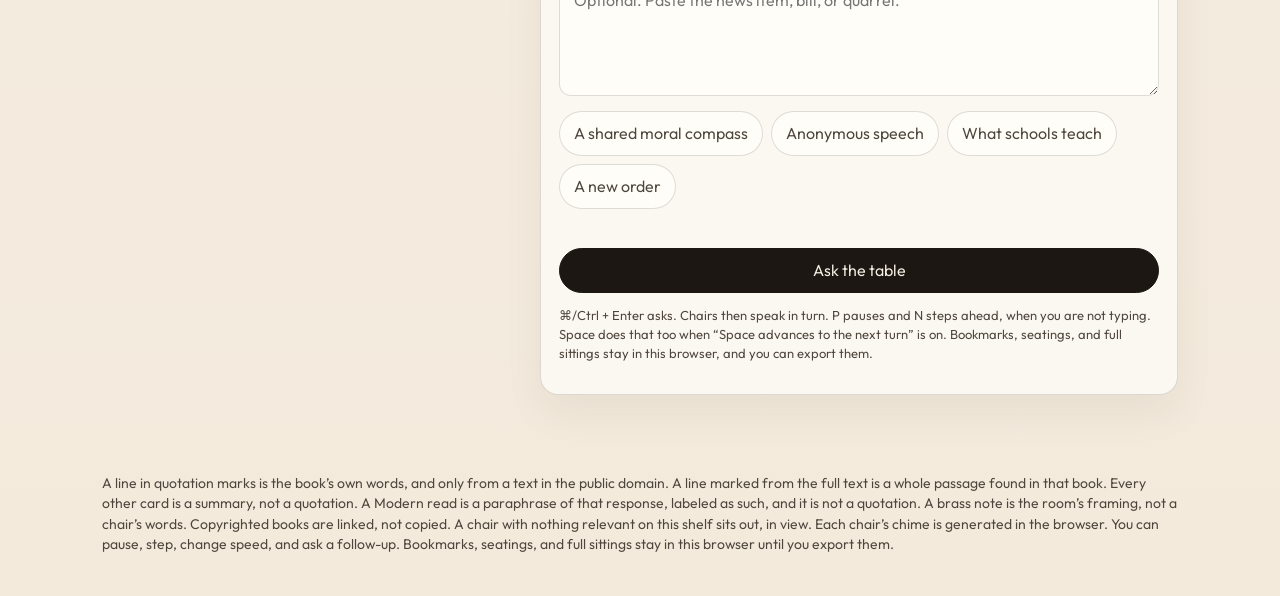
==== commit fa257a91: "Archive nights older than 30 days instead of deleting them. An entry can move to docket/archive.json" ====
--- a/index.html
+++ b/index.html
@@ -50,6 +50,7 @@
     <nav class="site-nav" aria-label="Site">
       <a href="index.html" aria-current="page">The room</a>
       <a href="docket.html">Tonight's docket</a>
+      <a href="archive.html">Older nights</a>
     </nav>
   </header>
 
--- a/styles.css
+++ b/styles.css
@@ -258,6 +258,16 @@
 .cites ol { margin: 0; padding-left: 18px; }
 .cites li { margin: 10px 0; }
 .cites a { color: var(--ink); font-weight: 500; }
+a.tap-target {
+  display: inline-block;
+  box-sizing: border-box;
+  min-height: 24px;
+  min-width: 24px;
+  max-width: 100%;
+  padding: 6px 4px;
+  line-height: 1.35;
+  overflow-wrap: anywhere;
+}
 .bears { margin: 4px 0 0; color: var(--soft); }
 .lean.for { background: #e7efe4; color: #234028; }
 .lean.against { background: #f6e4e1; color: #6d2e28; }
@@ -392,7 +402,61 @@
 .docket { min-height: calc(100vh - 220px); }
 .docket h2 { margin-top: 8px; }
 .docket-tools { margin: 16px 0 22px; }
-.docket-tools select, .docket-tools .field { display: block; width: 100%; max-width: 420px; }
+.docket-tools select, .docket-tools .field, .docket-search { display: block; width: 100%; max-width: 420px; }
+.docket-search { margin: 0 0 8px; }
+.docket-search-results { list-style: none; margin: 8px 0 0; padding: 0; display: grid; gap: 8px; }
+.docket-search-results a {
+  display: flex;
+  flex-direction: column;
+  align-items: flex-start;
+  gap: 2px;
+  min-height: 44px;
+  padding: 10px 12px;
+  border: 1px solid var(--line);
+  border-radius: 12px;
+  background: var(--card);
+  color: inherit;
+  text-decoration: none;
+}
+.docket-search-results strong { font-family: var(--serif); font-size: 18px; font-weight: 560; }
+.docket-search-results .meta { color: var(--soft); }
+.shelf-link { color: var(--brass); font-family: var(--sans); font-size: 14px; font-weight: 500; letter-spacing: 0; text-transform: none; }
+.chair-block { margin-top: 22px; }
+.chair-block h3 { font-size: 22px; margin: 0 0 8px; }
+.chair-sittings, .chair-relations { list-style: none; margin: 0; padding: 0; display: grid; gap: 8px; }
+.chair-sittings a, .chair-relations a {
+  display: inline-flex;
+  flex-direction: column;
+  align-items: flex-start;
+  gap: 2px;
+  min-height: 44px;
+  padding: 8px 12px;
+  border: 1px solid var(--line);
+  border-radius: 12px;
+  background: var(--card);
+  color: inherit;
+  text-decoration: none;
+}
+.chair-relations a { flex-direction: row; align-items: center; }
+.chair-sittings strong, .chair-quotes q { font-family: var(--serif); }
+.chair-sittings strong { font-size: 18px; font-weight: 560; }
+.chair-quotes { margin: 0; padding-left: 18px; }
+.chair-quote { margin: 0 0 16px; }
+.chair-quote q.vq { quotes: "“" "”" "‘" "’"; font-size: 18px; line-height: 1.45; }
+.archive-list { list-style: none; margin: 12px 0 0; padding: 0; display: grid; gap: 8px; }
+.archive-list a {
+  display: flex;
+  align-items: center;
+  min-height: 44px;
+  padding: 8px 12px;
+  border: 1px solid var(--line);
+  border-radius: 12px;
+  background: var(--card);
+  color: inherit;
+  text-decoration: none;
+  font-family: var(--serif);
+  font-size: 18px;
+}
 .read-bar { display: flex; flex-wrap: wrap; align-items: center; gap: 10px; margin: 12px 0 16px; }
 .read-bar-bottom { margin-top: 28px; }
 .read-state {
@@ -421,6 +485,26 @@
   padding: 8px 12px;
   border-radius: 8px;
 }
+.agree-tally {
+  display: flex;
+  gap: 10px;
+  align-items: baseline;
+  margin: 8px 0;
+  padding: 8px 12px;
+  border: 1px solid var(--line);
+  border-radius: 10px;
+  background: var(--wash);
+  font-family: var(--sans);
+  font-size: 14px;
+  line-height: 1.35;
+}
+.agree-count {
+  font-family: var(--serif);
+  font-size: 28px;
+  font-weight: 560;
+  line-height: 1;
+  font-variant-numeric: tabular-nums;
+}
 .briefing-list, .docket-sittings { display: grid; gap: 12px; margin-top: 12px; }
 .briefing-card, .docket-sitting, .docket-tally {
   border: 1px solid var(--line);
@@ -480,7 +564,15 @@
 .report-story h4 { font-family: var(--serif); font-weight: 560; letter-spacing: -0.03em; font-size: 22px; margin: 4px 0 8px; }
 .report-story p { margin: 8px 0; }
 .report-sources { margin: 8px 0; padding-left: 18px; }
+.report-sources li { margin: 2px 0; }
 .report-sources a, .report-note a { overflow-wrap: anywhere; color: var(--ink); font-weight: 500; }
+.source-archived {
+  margin-left: 8px;
+  color: var(--soft);
+  font-size: 13px;
+  font-weight: 450;
+  letter-spacing: 0.04em;
+}
 .report-sides { display: grid; grid-template-columns: 1fr 1fr; gap: 12px; margin: 8px 0; }
 .report-side {
   border: 1px solid var(--line);
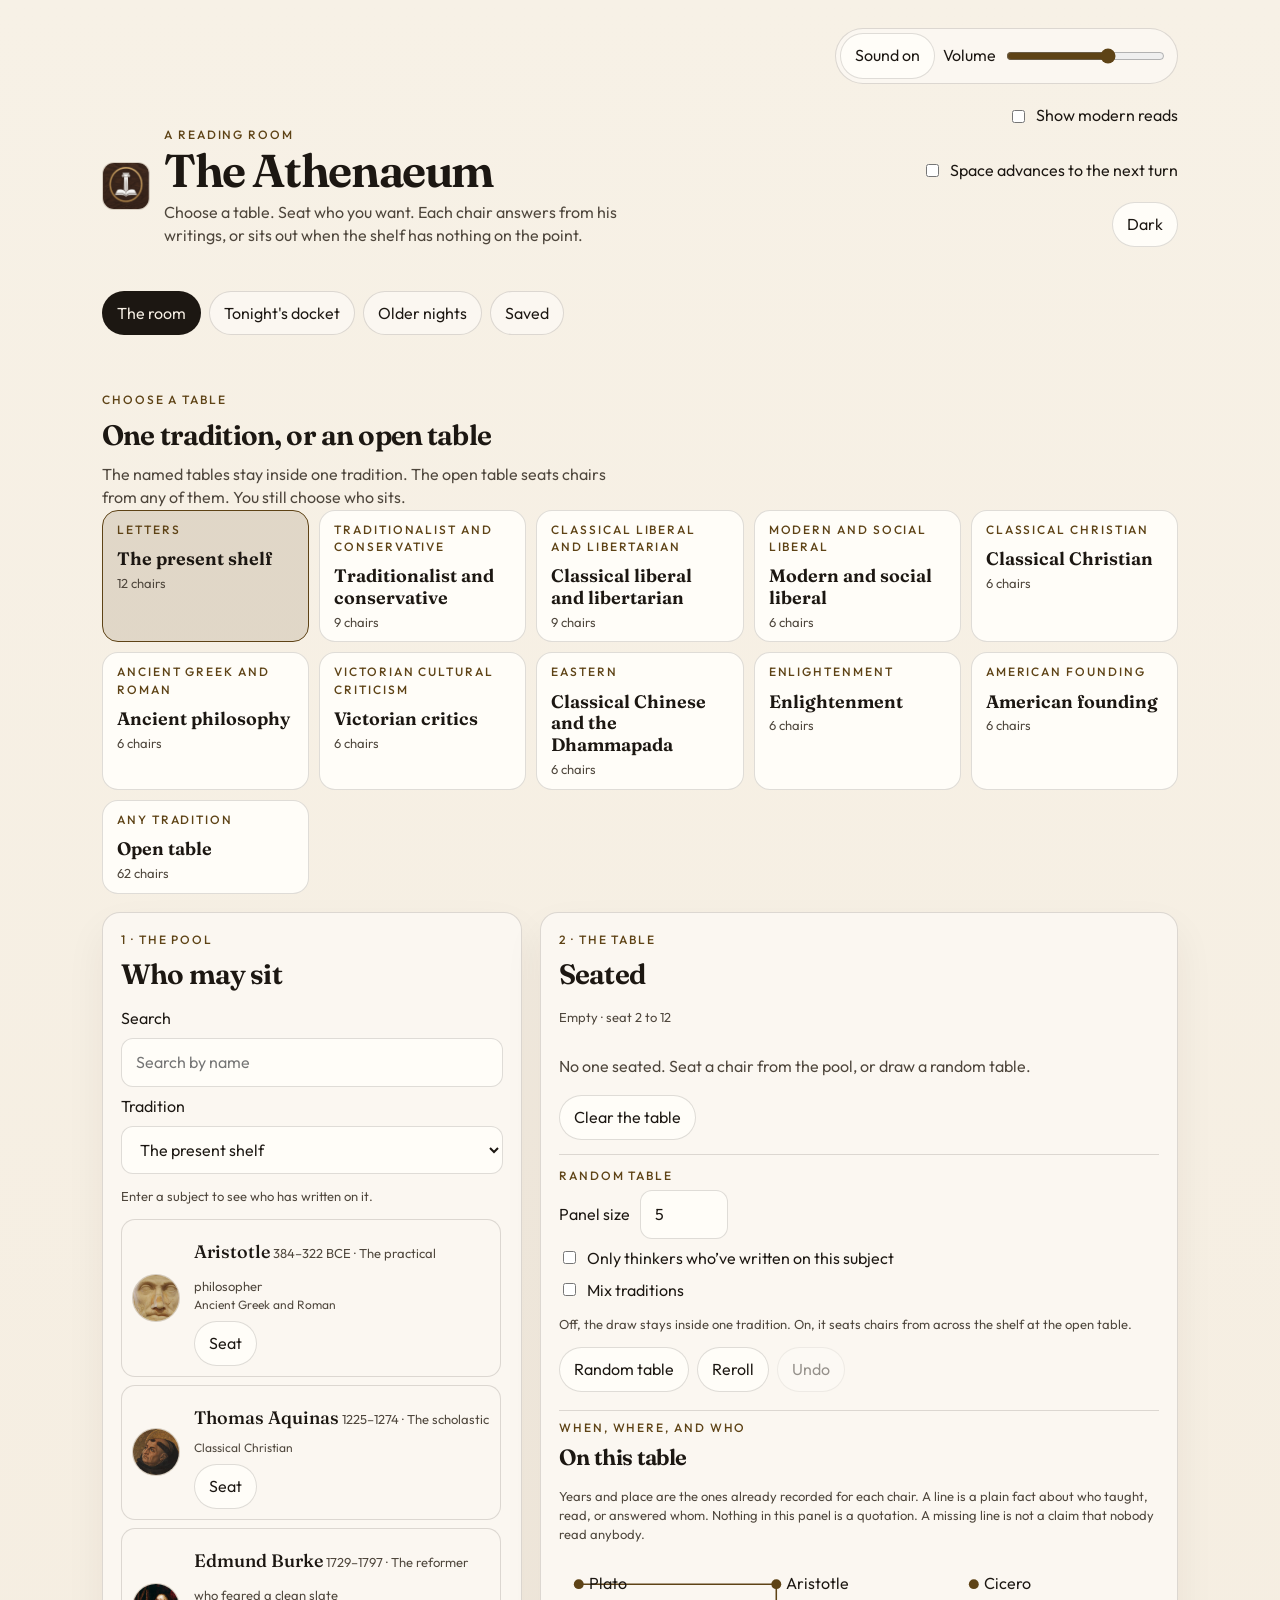
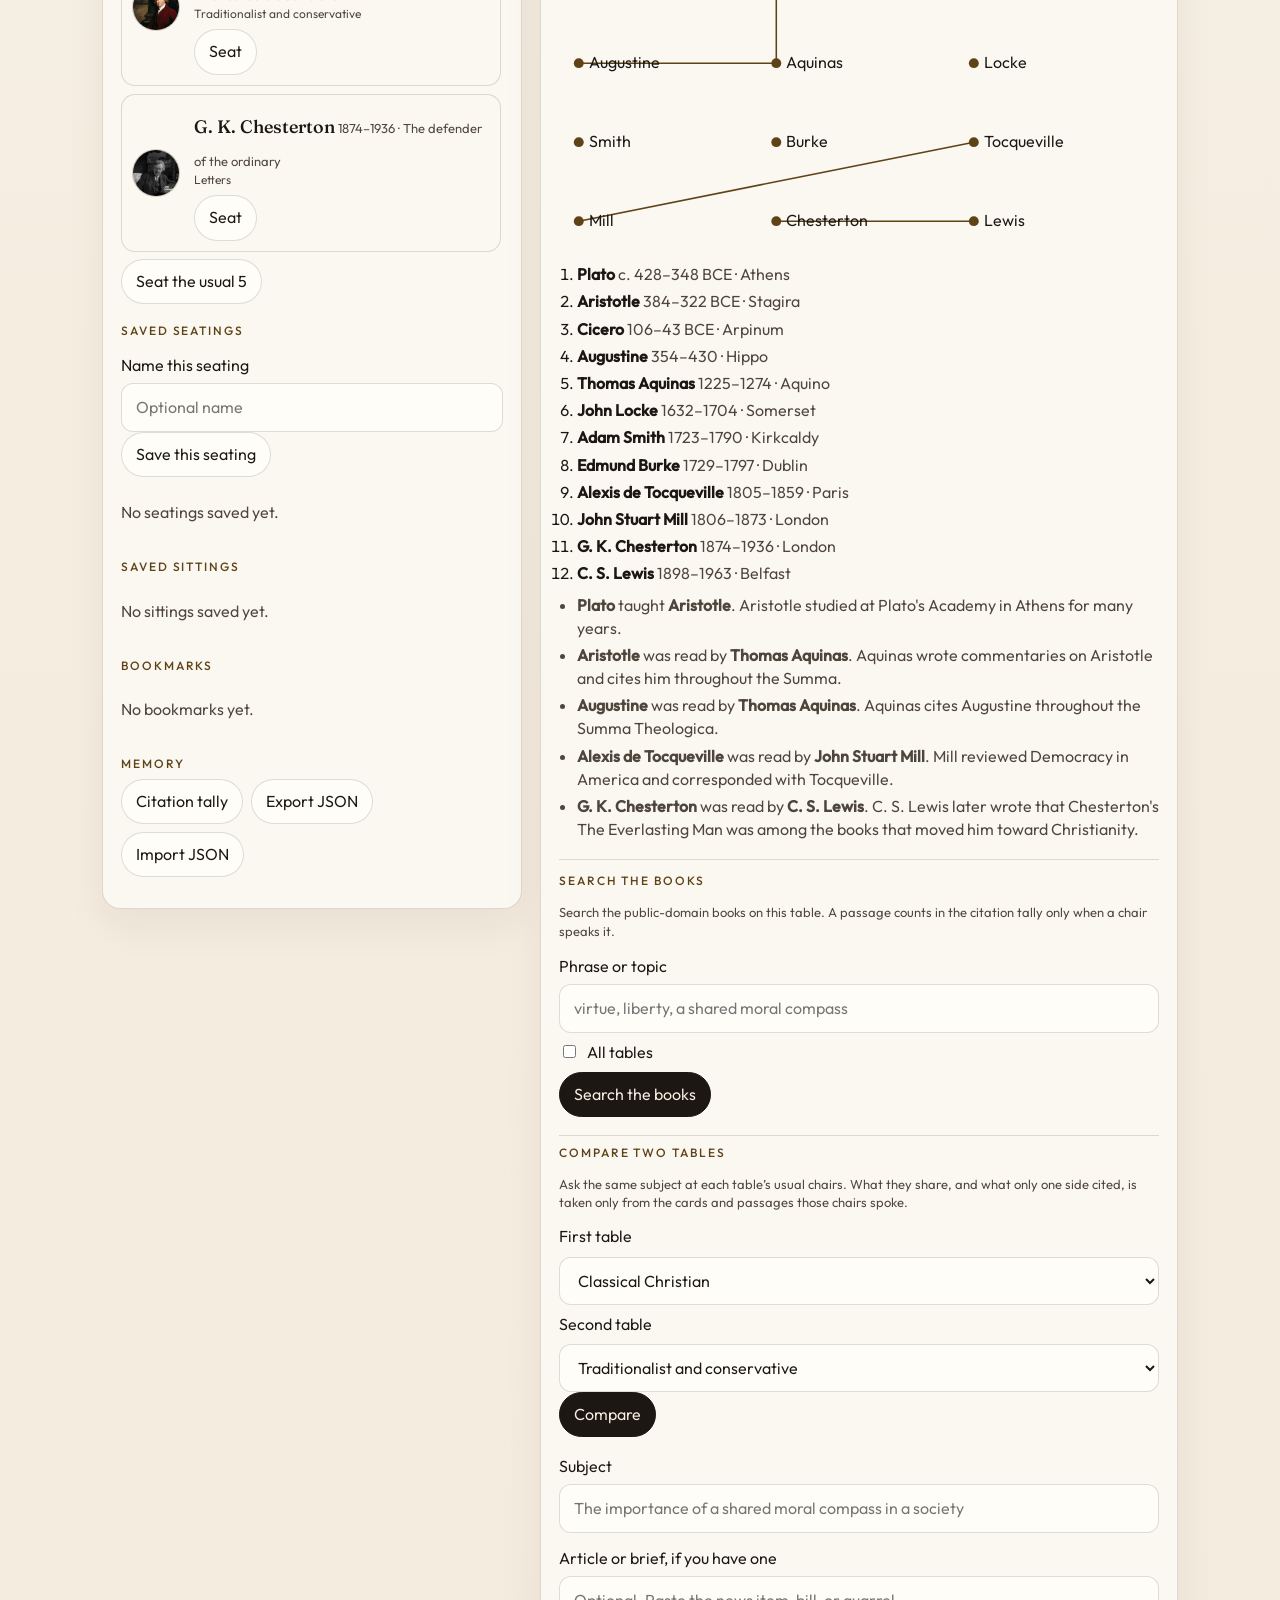
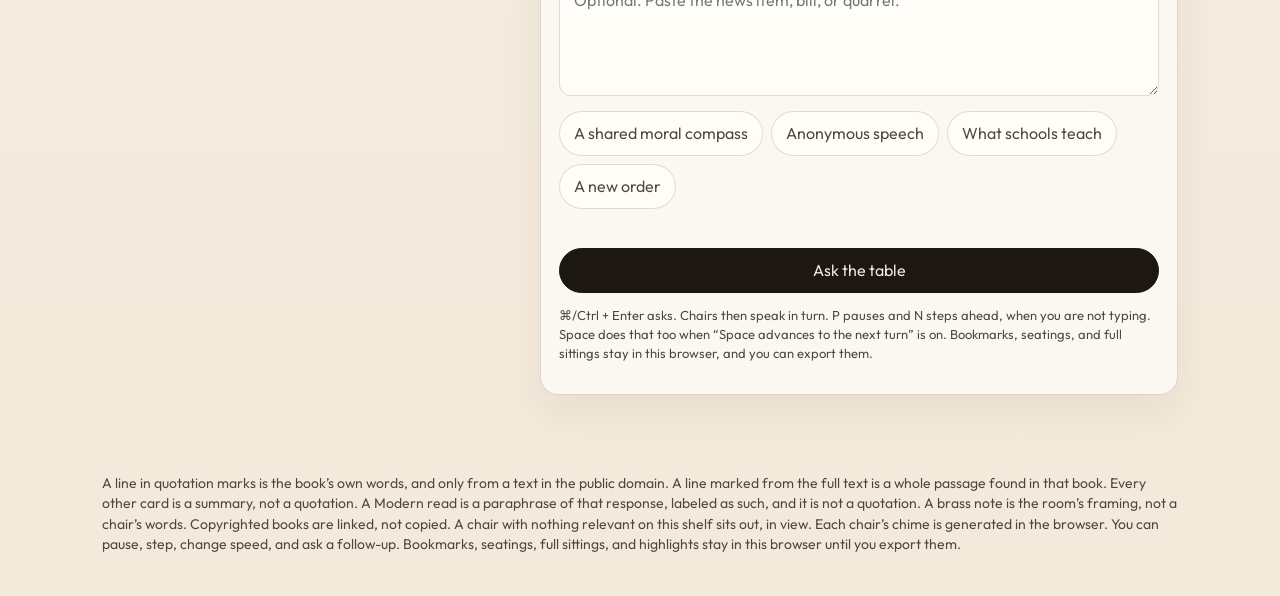
==== commit d86d8ceb: "Add a browser reader for highlights, quotes, and folders. Readers can save a selection or a verified" ====
--- a/index.html
+++ b/index.html
@@ -51,6 +51,7 @@
       <a href="index.html" aria-current="page">The room</a>
       <a href="docket.html">Tonight's docket</a>
       <a href="archive.html">Older nights</a>
+      <a href="saved.html">Saved</a>
     </nav>
   </header>
 
@@ -205,7 +206,7 @@
     </div>
   </dialog>
   <footer>
-    <p>A line in quotation marks is the book’s own words, and only from a text in the public domain. A line marked from the full text is a whole passage found in that book. Every other card is a summary, not a quotation. A Modern read is a paraphrase of that response, labeled as such, and it is not a quotation. A brass note is the room’s framing, not a chair’s words. Copyrighted books are linked, not copied. A chair with nothing relevant on this shelf sits out, in view. Each chair’s chime is generated in the browser. You can pause, step, change speed, and ask a follow-up. Bookmarks, seatings, and full sittings stay in this browser until you export them.</p>
+    <p>A line in quotation marks is the book’s own words, and only from a text in the public domain. A line marked from the full text is a whole passage found in that book. Every other card is a summary, not a quotation. A Modern read is a paraphrase of that response, labeled as such, and it is not a quotation. A brass note is the room’s framing, not a chair’s words. Copyrighted books are linked, not copied. A chair with nothing relevant on this shelf sits out, in view. Each chair’s chime is generated in the browser. You can pause, step, change speed, and ask a follow-up. Bookmarks, seatings, full sittings, and highlights stay in this browser until you export them.</p>
   </footer>
   <script src="stem.js"></script>
   <script src="score.js"></script>
@@ -218,6 +219,8 @@
   <script src="store.js"></script>
   <script src="share.js"></script>
   <script src="keys.js"></script>
+  <script src="reader.js"></script>
+  <script src="reader-ui.js"></script>
   <script src="app.js"></script>
 </body>
 </html>
--- a/styles.css
+++ b/styles.css
@@ -267,6 +267,12 @@
   padding: 6px 4px;
   line-height: 1.35;
   overflow-wrap: anywhere;
+  vertical-align: baseline;
+}
+a.report-back.tap-target,
+.report-jump a.tap-target {
+  padding: 2px 2px;
+  min-height: 24px;
 }
 .bears { margin: 4px 0 0; color: var(--soft); }
 .lean.for { background: #e7efe4; color: #234028; }
@@ -443,6 +449,11 @@
 .chair-quotes { margin: 0; padding-left: 18px; }
 .chair-quote { margin: 0 0 16px; }
 .chair-quote q.vq { quotes: "“" "”" "‘" "’"; font-size: 18px; line-height: 1.45; }
+#docket a, #archive a, #docket a:visited, #archive a:visited { color: inherit; }
+#docket a.shelf-link, #archive a.shelf-link { color: var(--brass); }
+#docket a.source-archived, #archive a.source-archived { color: var(--soft); }
+.night-audio { margin: 8px 0 16px; max-width: 420px; }
+.night-audio audio { display: block; width: 100%; margin-top: 6px; }
 .archive-list { list-style: none; margin: 12px 0 0; padding: 0; display: grid; gap: 8px; }
 .archive-list a {
   display: flex;
@@ -573,6 +584,18 @@
   font-weight: 450;
   letter-spacing: 0.04em;
 }
+.original-link { color: var(--ink); font-weight: 500; text-decoration: none; }
+.original-label {
+  display: block;
+  margin-top: 2px;
+  color: var(--soft);
+  font-family: var(--sans);
+  font-size: 12px;
+  font-weight: 500;
+  letter-spacing: 0.08em;
+  text-transform: uppercase;
+}
+.original-link .cite-work { text-decoration: underline; text-underline-offset: 2px; }
 .report-sides { display: grid; grid-template-columns: 1fr 1fr; gap: 12px; margin: 8px 0; }
 .report-side {
   border: 1px solid var(--line);
@@ -596,7 +619,7 @@
   body, .remark, .close-panel, h1, h2, h3, h4, p, li, a { color: #111 !important; background: #fff !important; }
   .remark, .close-panel { break-inside: avoid; border-color: #ccc; }
   .cites, .report-sources { word-break: break-word; }
-  .cites a[href]::after, .report-sources a[href]::after, .report-note a[href]::after { content: " (" attr(href) ")"; }
+  .cites a[href]::after, .report-sources a[href]::after, .report-note a[href]::after, .original-link[href]::after, .source-archived[href]::after { content: " (" attr(href) ")"; }
 }
 
 /* vietnamese */
@@ -689,3 +712,155 @@
   src: url("fonts/outfit-latin.woff2") format('woff2');
   unicode-range: U+0000-00FF, U+0131, U+0152-0153, U+02BB-02BC, U+02C6, U+02DA, U+02DC, U+0304, U+0308, U+0329, U+2000-206F, U+20AC, U+2122, U+2191, U+2193, U+2212, U+2215, U+FEFF, U+FFFD;
 }
+
+:root {
+  --hl-amber: #f3e2c2;
+  --hl-rose: #f6d5d2;
+  --hl-sage: #d7e6d4;
+  --hl-sky: #d4e4ef;
+  --hl-lilac: #e4d8ef;
+}
+html[data-theme="dark"] {
+  --hl-amber: #5a4630;
+  --hl-rose: #5a3330;
+  --hl-sage: #2c4030;
+  --hl-sky: #243848;
+  --hl-lilac: #3a3050;
+}
+mark.reader-hl {
+  display: inline;
+  padding: 0;
+  border-radius: 2px;
+  color: inherit;
+  background: var(--hl-amber);
+  scroll-margin: 24px;
+}
+mark.reader-hl-amber { background: var(--hl-amber); }
+mark.reader-hl-rose { background: var(--hl-rose); }
+mark.reader-hl-sage { background: var(--hl-sage); }
+mark.reader-hl-sky { background: var(--hl-sky); }
+mark.reader-hl-lilac { background: var(--hl-lilac); }
+.reader-item.reader-hl-amber { background: color-mix(in srgb, var(--hl-amber) 55%, var(--card)); }
+.reader-item.reader-hl-rose { background: color-mix(in srgb, var(--hl-rose) 55%, var(--card)); }
+.reader-item.reader-hl-sage { background: color-mix(in srgb, var(--hl-sage) 55%, var(--card)); }
+.reader-item.reader-hl-sky { background: color-mix(in srgb, var(--hl-sky) 55%, var(--card)); }
+.reader-item.reader-hl-lilac { background: color-mix(in srgb, var(--hl-lilac) 55%, var(--card)); }
+.reader-save-quote {
+  display: flex;
+  width: fit-content;
+  max-width: 100%;
+  margin: 8px 0;
+  white-space: normal;
+  text-align: left;
+}
+.reader-toolbar {
+  position: fixed;
+  z-index: 40;
+  display: flex;
+  flex-wrap: wrap;
+  gap: 8px;
+  padding: 8px;
+  background: var(--card);
+  color: var(--ink);
+  border: 1px solid var(--line);
+  border-radius: 999px;
+  box-shadow: var(--shadow);
+}
+.reader-toolbar[hidden] { display: none; }
+.reader-live {
+  position: absolute;
+  width: 1px;
+  height: 1px;
+  padding: 0;
+  margin: -1px;
+  overflow: hidden;
+  clip: rect(0 0 0 0);
+  white-space: nowrap;
+  border: 0;
+}
+.reader-dialog {
+  border: 0;
+  border-radius: 18px;
+  padding: 0;
+  max-width: 560px;
+  width: calc(100% - 32px);
+  background: var(--card);
+  color: var(--ink);
+}
+.reader-dialog::backdrop { background: rgba(28, 23, 18, 0.5); }
+.reader-dialog form { padding: 18px; }
+.reader-dialog blockquote,
+.reader-text {
+  margin: 8px 0;
+  font-family: var(--serif);
+  font-size: 18px;
+  line-height: 1.45;
+  white-space: pre-wrap;
+}
+.reader-colors {
+  border: 0;
+  margin: 12px 0;
+  padding: 0;
+  display: flex;
+  flex-wrap: wrap;
+  gap: 8px;
+}
+.reader-swatch {
+  display: inline-flex;
+  align-items: center;
+  gap: 8px;
+  min-height: 44px;
+  min-width: 44px;
+  padding: 0 12px;
+  border: 1px solid var(--line);
+  border-radius: 999px;
+  background: var(--field);
+}
+.reader-swatch input { width: 18px; min-width: 18px; height: 18px; margin: 0; }
+.reader-swatch-amber { box-shadow: inset 0 0 0 4px var(--hl-amber); }
+.reader-swatch-rose { box-shadow: inset 0 0 0 4px var(--hl-rose); }
+.reader-swatch-sage { box-shadow: inset 0 0 0 4px var(--hl-sage); }
+.reader-swatch-sky { box-shadow: inset 0 0 0 4px var(--hl-sky); }
+.reader-swatch-lilac { box-shadow: inset 0 0 0 4px var(--hl-lilac); }
+.reader-tools { max-width: 720px; margin: 12px 0 20px; }
+.reader-library { display: flex; flex-direction: column; gap: 16px; }
+.reader-folder {
+  border: 1px solid var(--line);
+  border-radius: 16px;
+  background: var(--card);
+  padding: 14px 16px;
+}
+.reader-folder-head { display: flex; flex-wrap: wrap; gap: 10px; align-items: center; }
+.reader-folder-head h3 { font-size: 24px; margin-right: auto; }
+.reader-folder-actions, .reader-item-actions, .reader-tools .row-btns { display: flex; flex-wrap: wrap; gap: 8px; align-items: center; }
+.reader-folder-emoji { font-size: 22px; line-height: 1; min-width: 44px; min-height: 44px; display: inline-flex; align-items: center; justify-content: center; }
+.reader-folder-dot { width: 18px; height: 18px; border-radius: 50%; background: var(--hl-amber); }
+.reader-folder-dot.reader-swatch-rose { background: var(--hl-rose); }
+.reader-folder-dot.reader-swatch-sage { background: var(--hl-sage); }
+.reader-folder-dot.reader-swatch-sky { background: var(--hl-sky); }
+.reader-folder-dot.reader-swatch-lilac { background: var(--hl-lilac); }
+.reader-folder-dot.reader-swatch-amber { background: var(--hl-amber); }
+.reader-item {
+  border: 1px solid var(--line);
+  border-radius: 14px;
+  padding: 12px 14px;
+  margin-top: 12px;
+}
+.reader-note { white-space: pre-wrap; }
+.reader-handle { touch-action: none; }
+.reader-edit { margin-top: 8px; }
+.reader-edit summary { min-height: 44px; display: flex; align-items: center; cursor: pointer; }
+.reader-item-actions select, .reader-tools select, .reader-tools input[type="search"] { max-width: 420px; }
+@media (max-width: 800px) {
+  .reader-toolbar {
+    left: 12px !important;
+    right: 12px !important;
+    bottom: 12px !important;
+    top: auto !important;
+    justify-content: center;
+    border-radius: 16px;
+  }
+}
+@media print {
+  .reader-toolbar, .reader-save-quote, .reader-chrome, .reader-live, .reader-dialog { display: none !important; }
+}
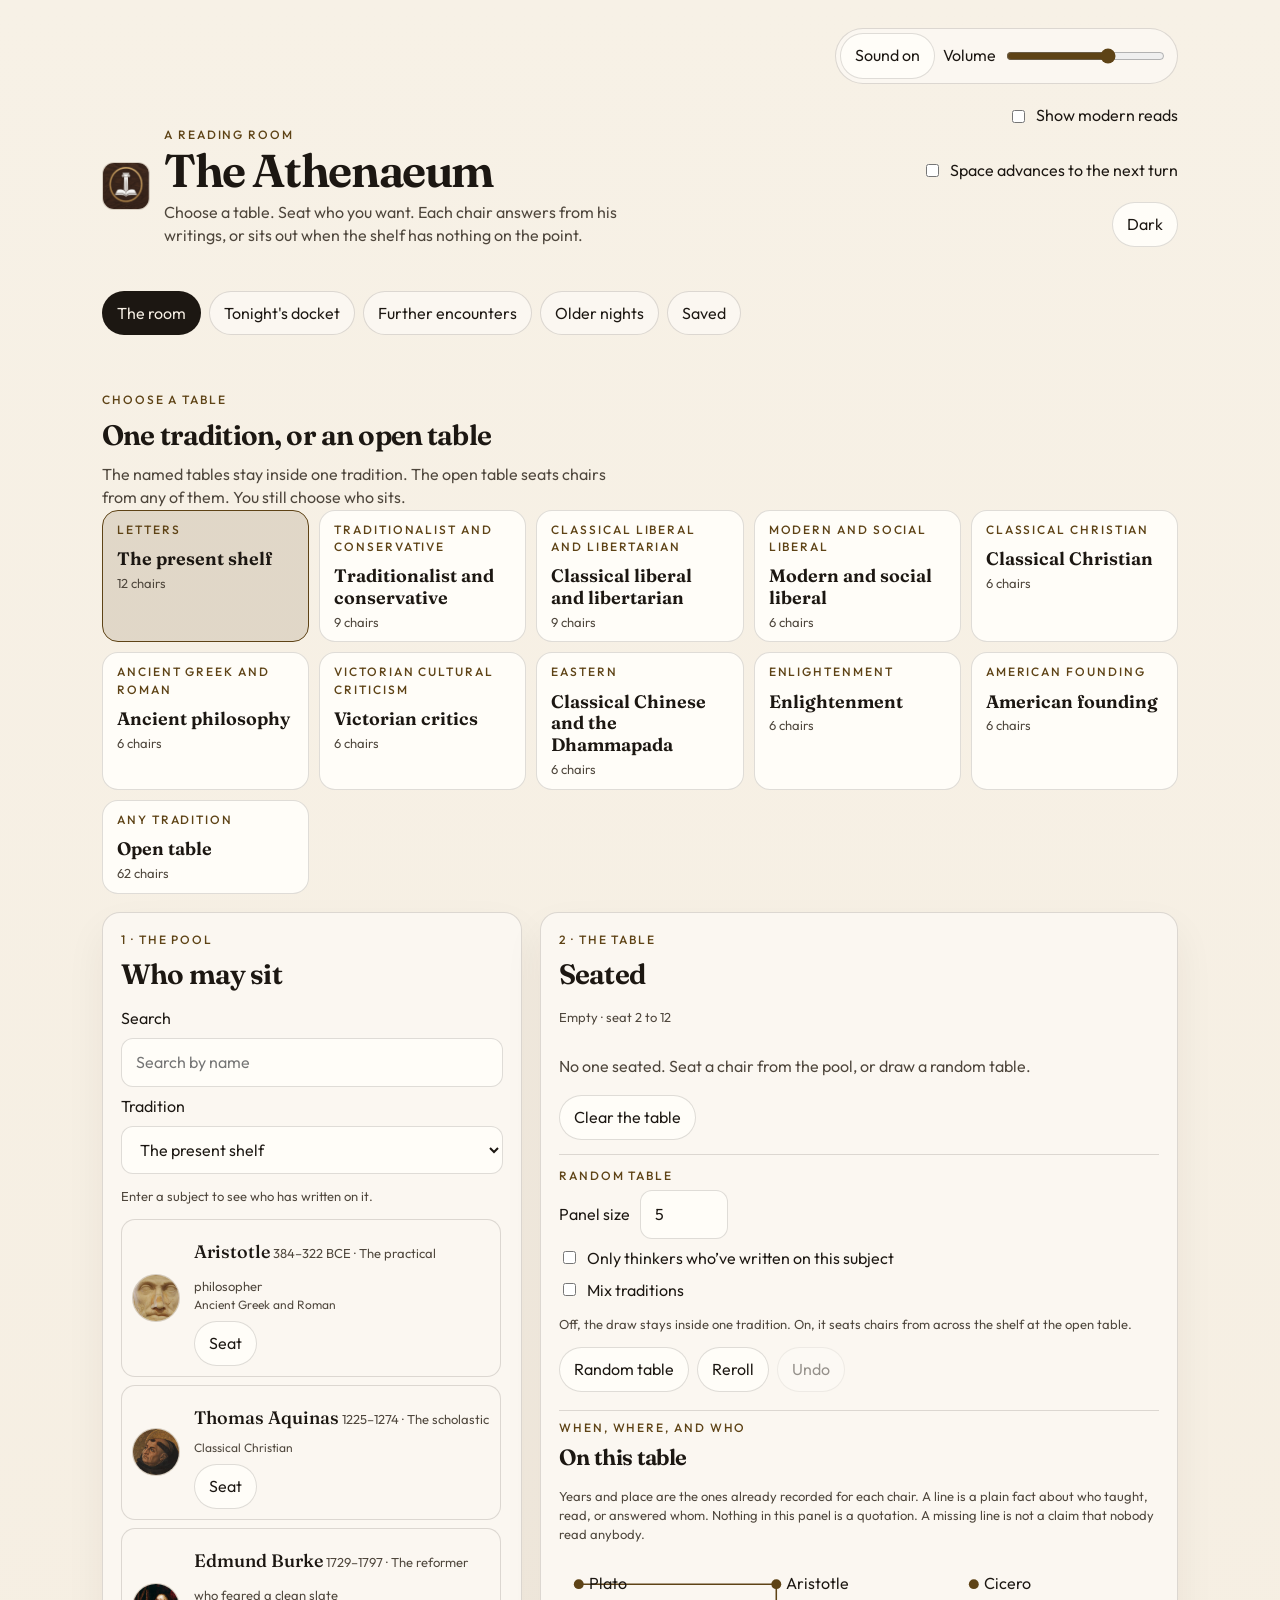
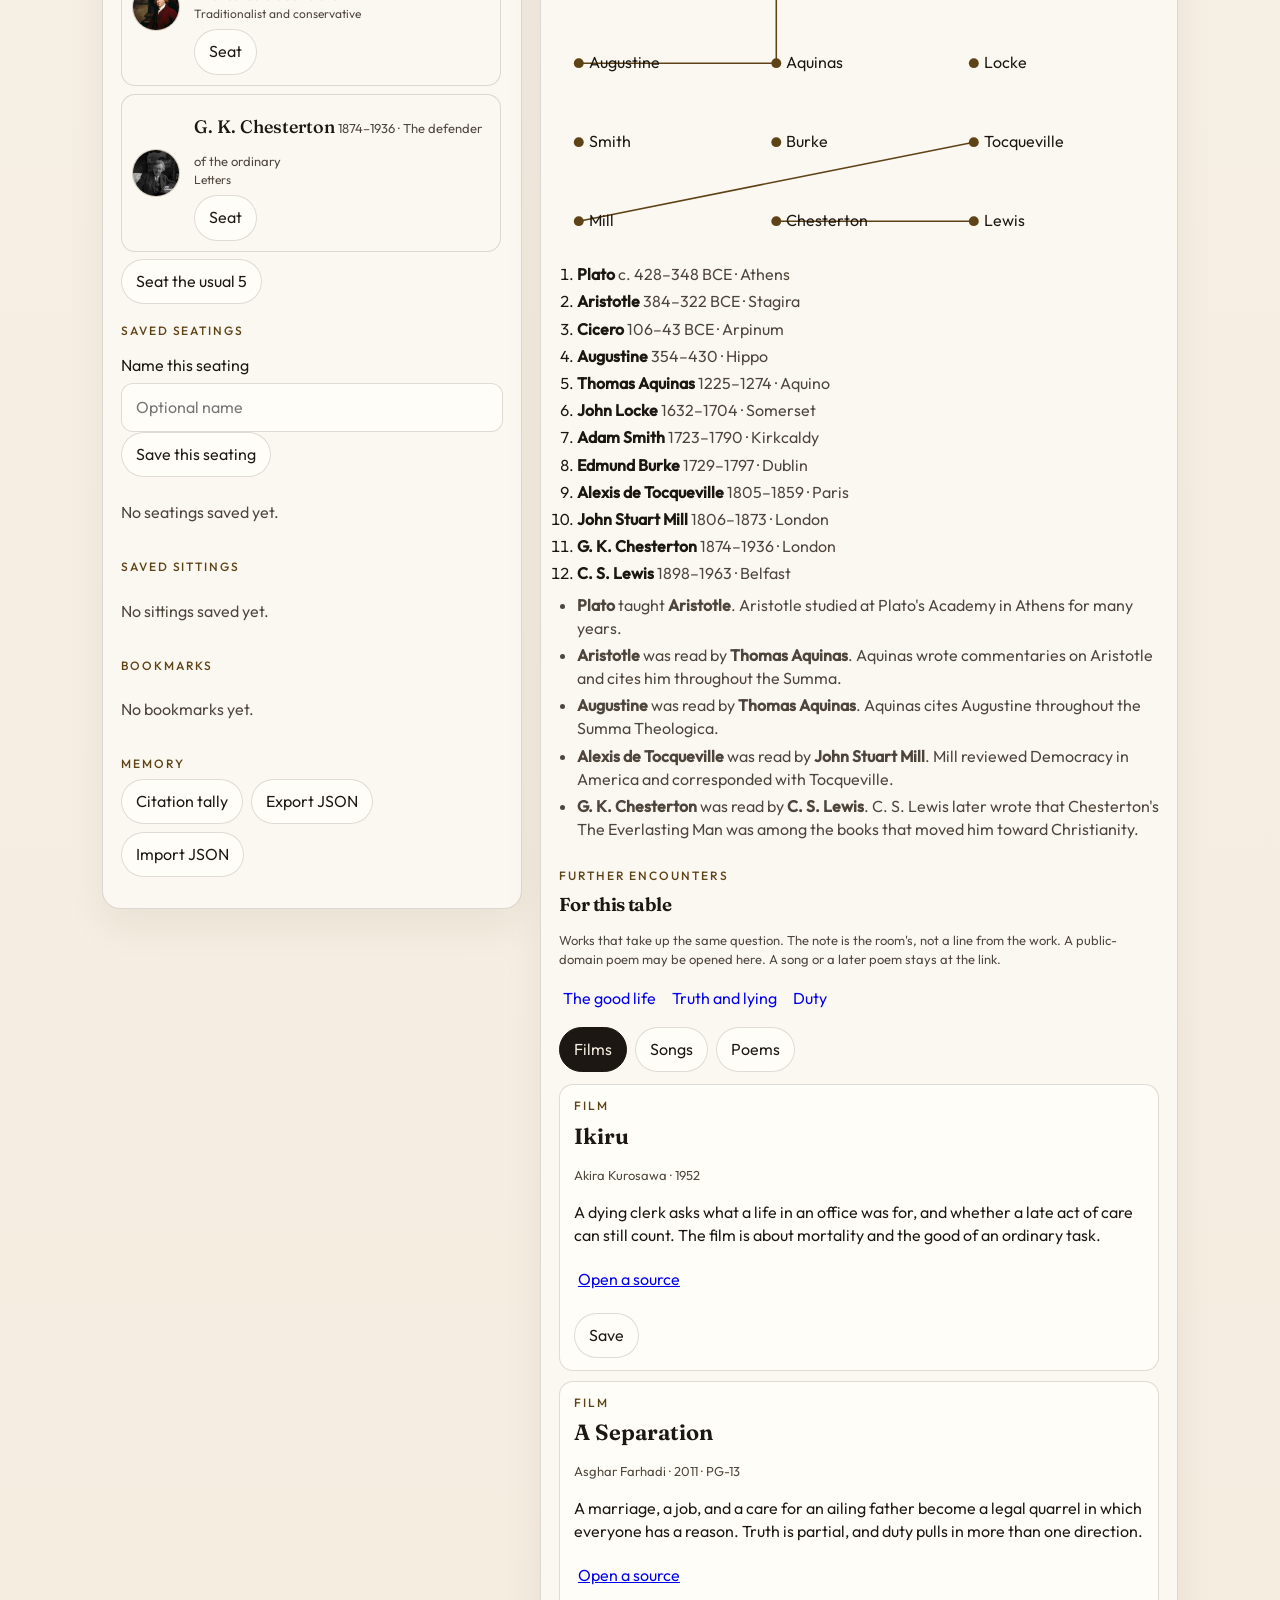
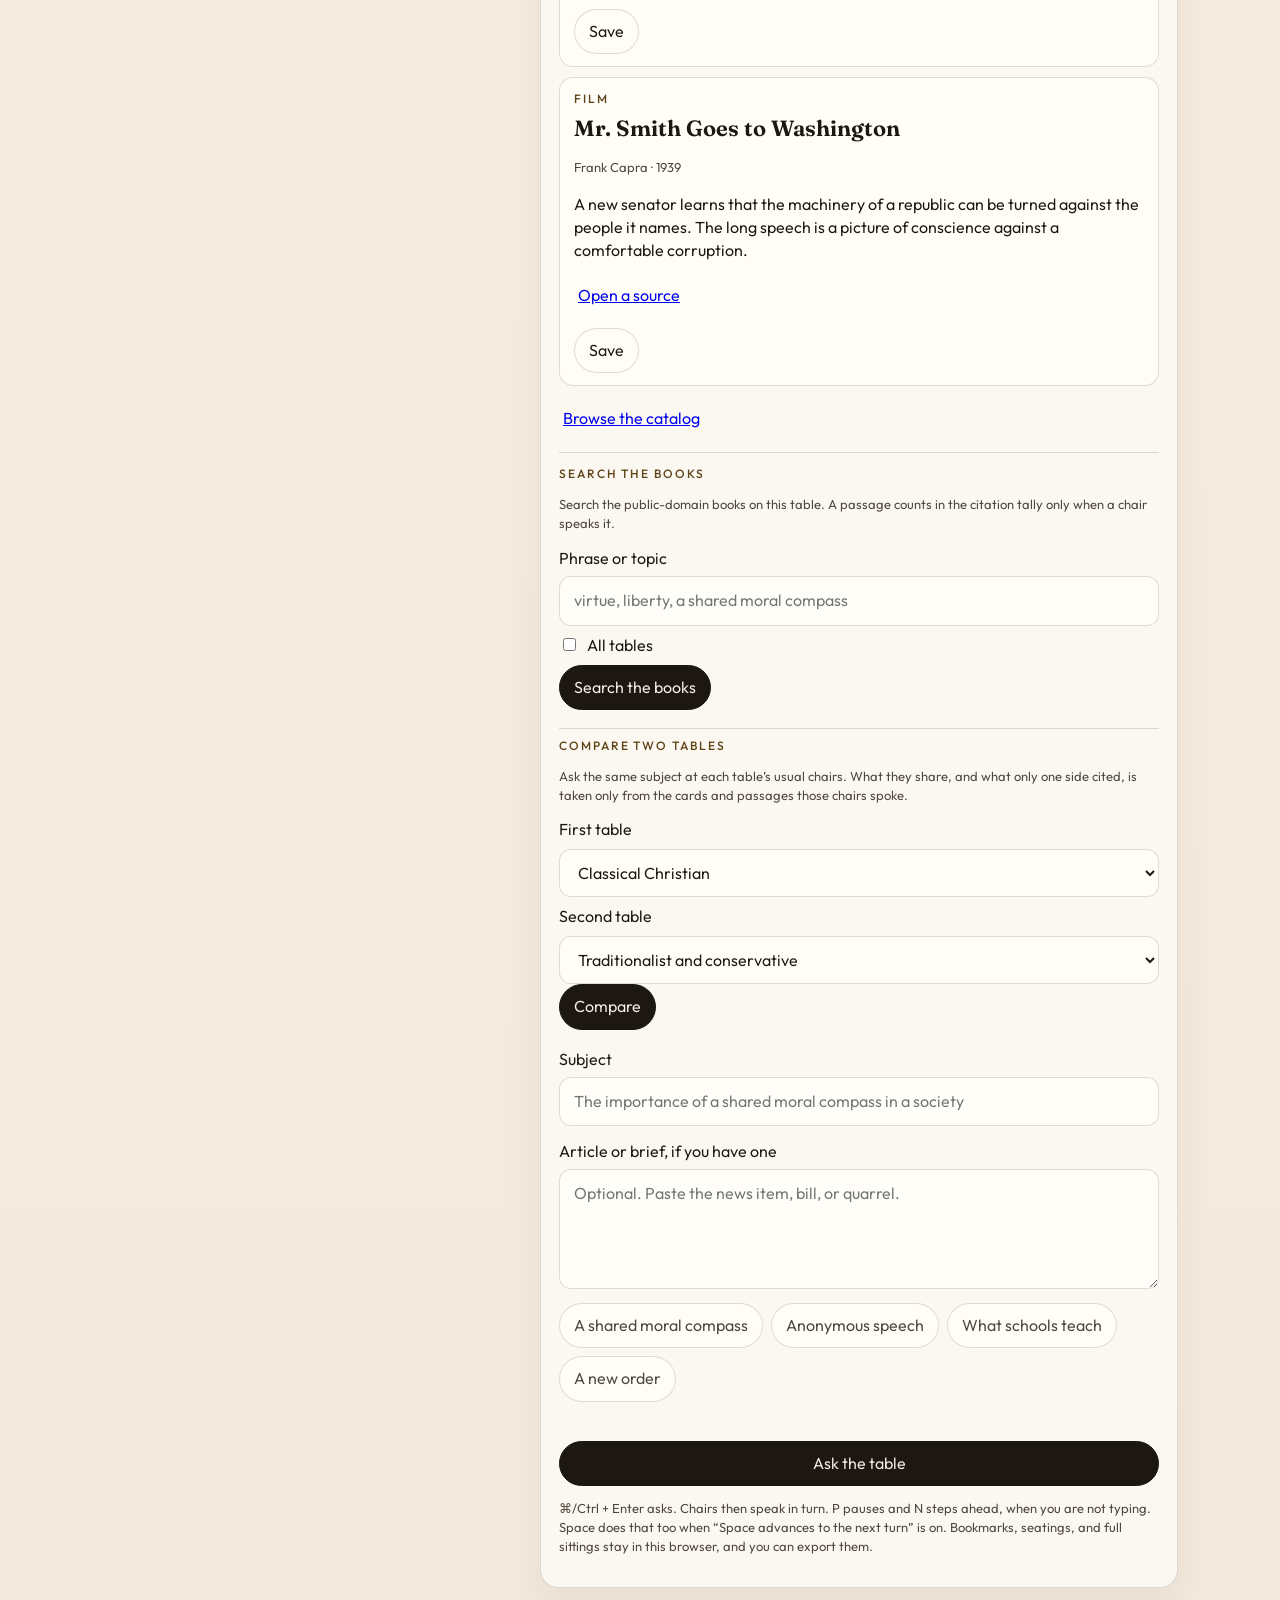
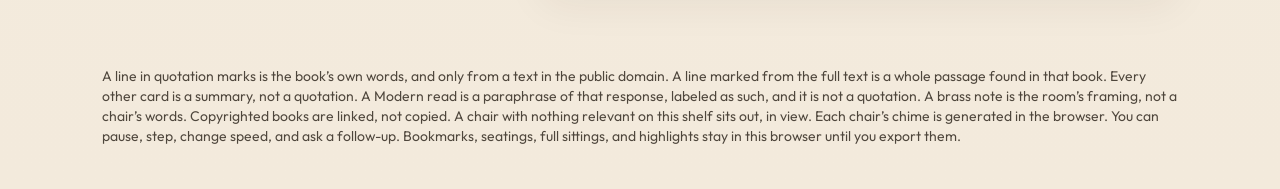
==== commit 596212d4: "Add Further encounters for films, songs, and poems. Each sitting and home table can suggest works ti" ====
--- a/index.html
+++ b/index.html
@@ -50,6 +50,7 @@
     <nav class="site-nav" aria-label="Site">
       <a href="index.html" aria-current="page">The room</a>
       <a href="docket.html">Tonight's docket</a>
+      <a href="encounters.html">Further encounters</a>
       <a href="archive.html">Older nights</a>
       <a href="saved.html">Saved</a>
     </nav>
@@ -147,6 +148,8 @@
           <p id="path-note" class="hint" role="status"></p>
         </div>
 
+        <div id="encounters-table"></div>
+
         <div class="book-search">
           <p class="kicker">Search the books</p>
           <p class="hint">Search the public-domain books on this table. A passage counts in the citation tally only when a chair speaks it.</p>
@@ -220,7 +223,9 @@
   <script src="share.js"></script>
   <script src="keys.js"></script>
   <script src="reader.js"></script>
+  <script src="encounters.js"></script>
   <script src="reader-ui.js"></script>
+  <script src="encounters-ui.js"></script>
   <script src="app.js"></script>
 </body>
 </html>
--- a/styles.css
+++ b/styles.css
@@ -851,6 +851,34 @@
 .reader-edit { margin-top: 8px; }
 .reader-edit summary { min-height: 44px; display: flex; align-items: center; cursor: pointer; }
 .reader-item-actions select, .reader-tools select, .reader-tools input[type="search"] { max-width: 420px; }
+.encounter-panel { margin-top: 18px; padding-top: 8px; }
+.encounter-themes, .encounter-tabs { display: flex; flex-wrap: wrap; gap: 8px; margin: 12px 0; }
+.encounter-themes button, .encounter-tabs button { min-height: 44px; }
+.encounter-tabs button[aria-selected="true"],
+.encounter-themes button[aria-pressed="true"] {
+  background: var(--solid);
+  color: var(--solid-ink);
+  border-color: var(--solid);
+}
+.encounter-theme { text-decoration: none; }
+.encounter-card {
+  border: 1px solid var(--line);
+  background: var(--field);
+  border-radius: 14px;
+  padding: 12px 14px;
+  margin-top: 10px;
+}
+.encounter-card h4 { font-family: var(--serif); font-size: 22px; margin: 0 0 4px; }
+.poem-read { margin-top: 8px; }
+.poem-read summary { min-height: 44px; display: flex; align-items: center; cursor: pointer; }
+.poem-text {
+  font-family: var(--serif);
+  font-size: 18px;
+  line-height: 1.45;
+  white-space: pre-wrap;
+  margin: 8px 0;
+}
+.encounter-filters { margin: 12px 0 4px; }
 @media (max-width: 800px) {
   .reader-toolbar {
     left: 12px !important;
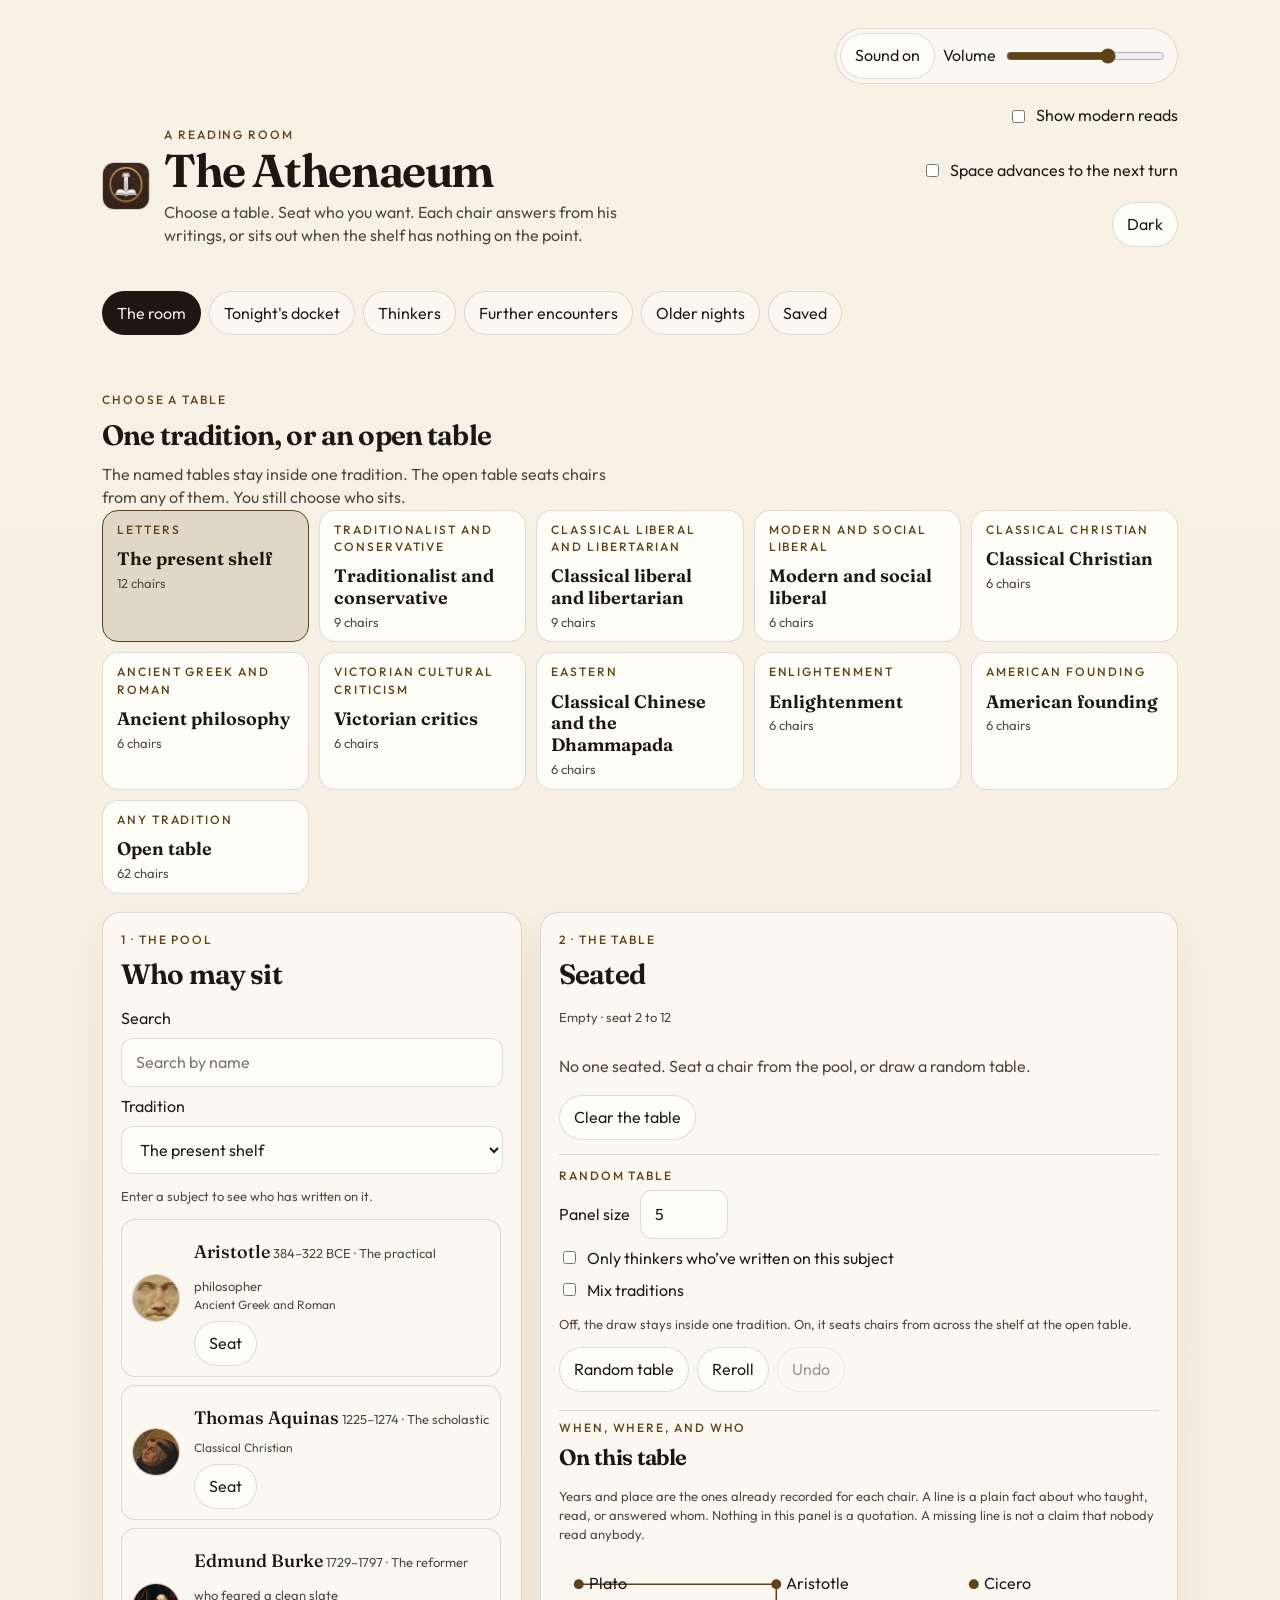
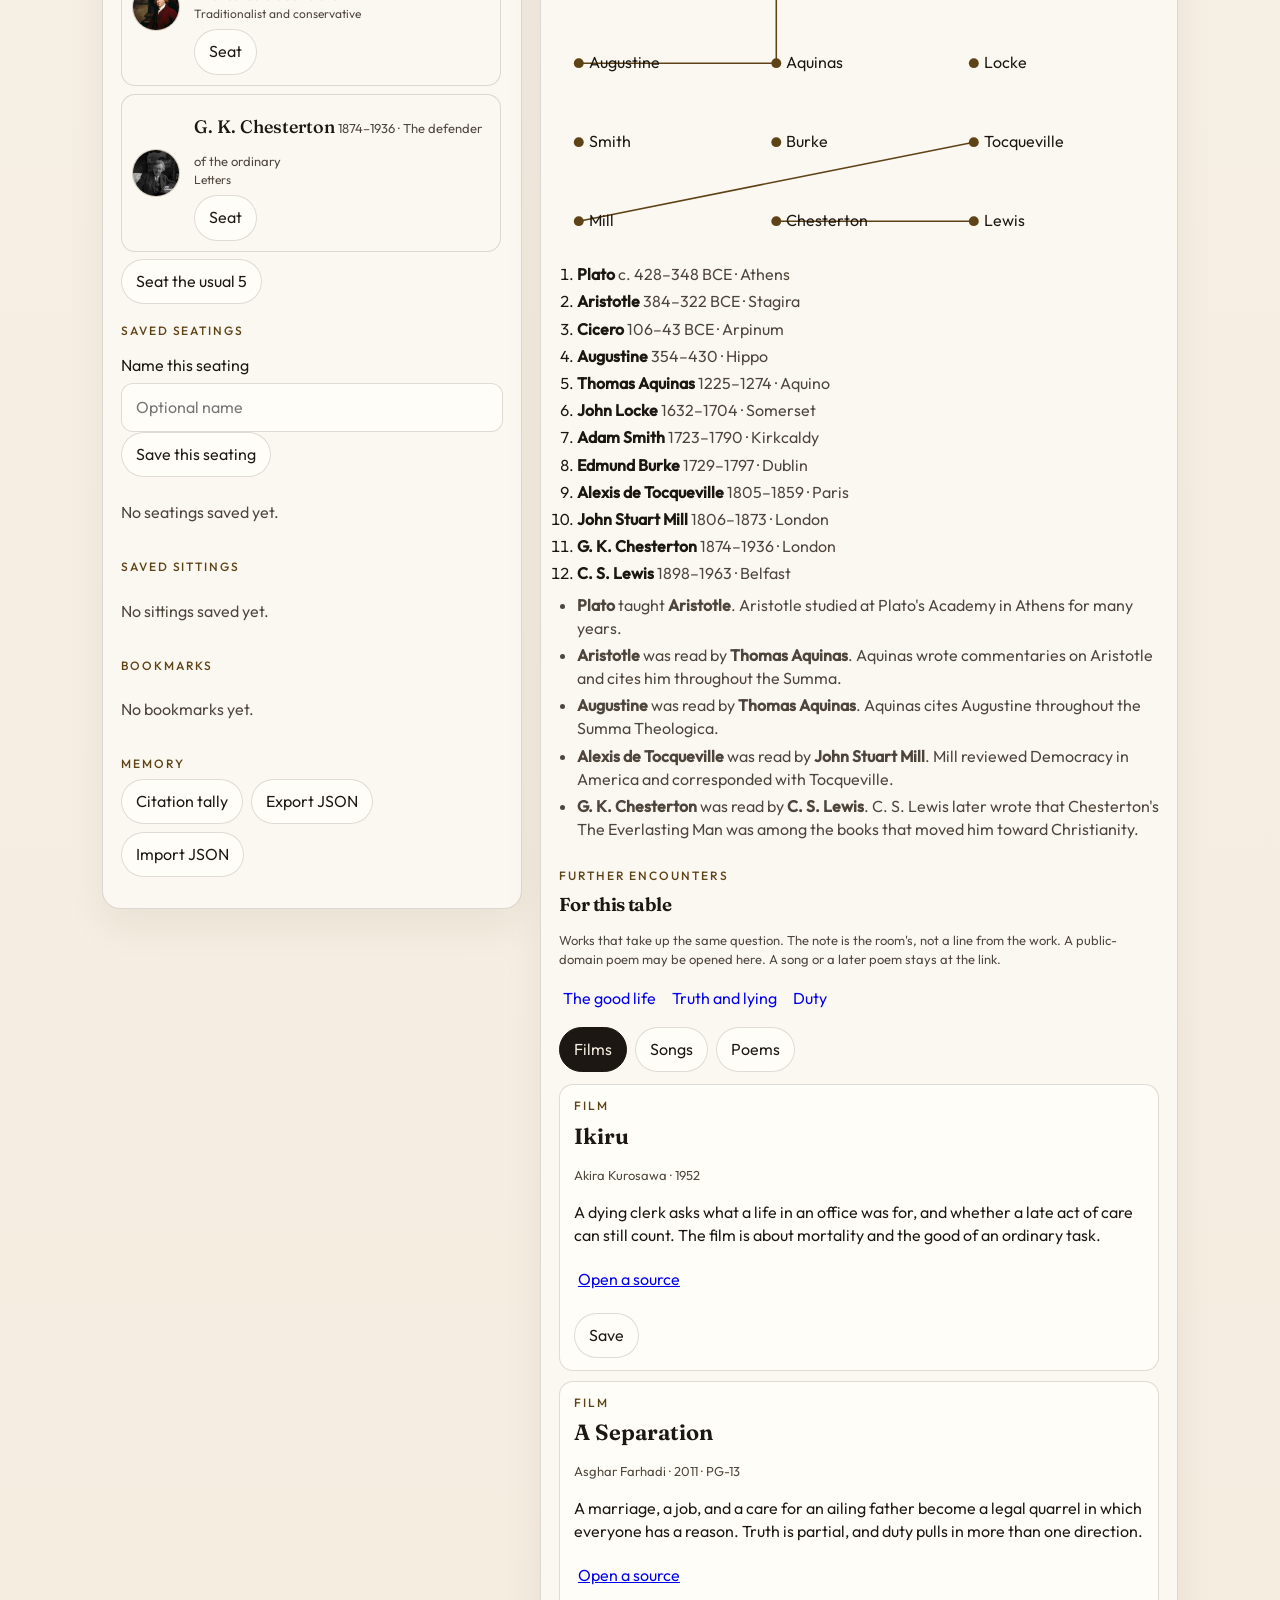
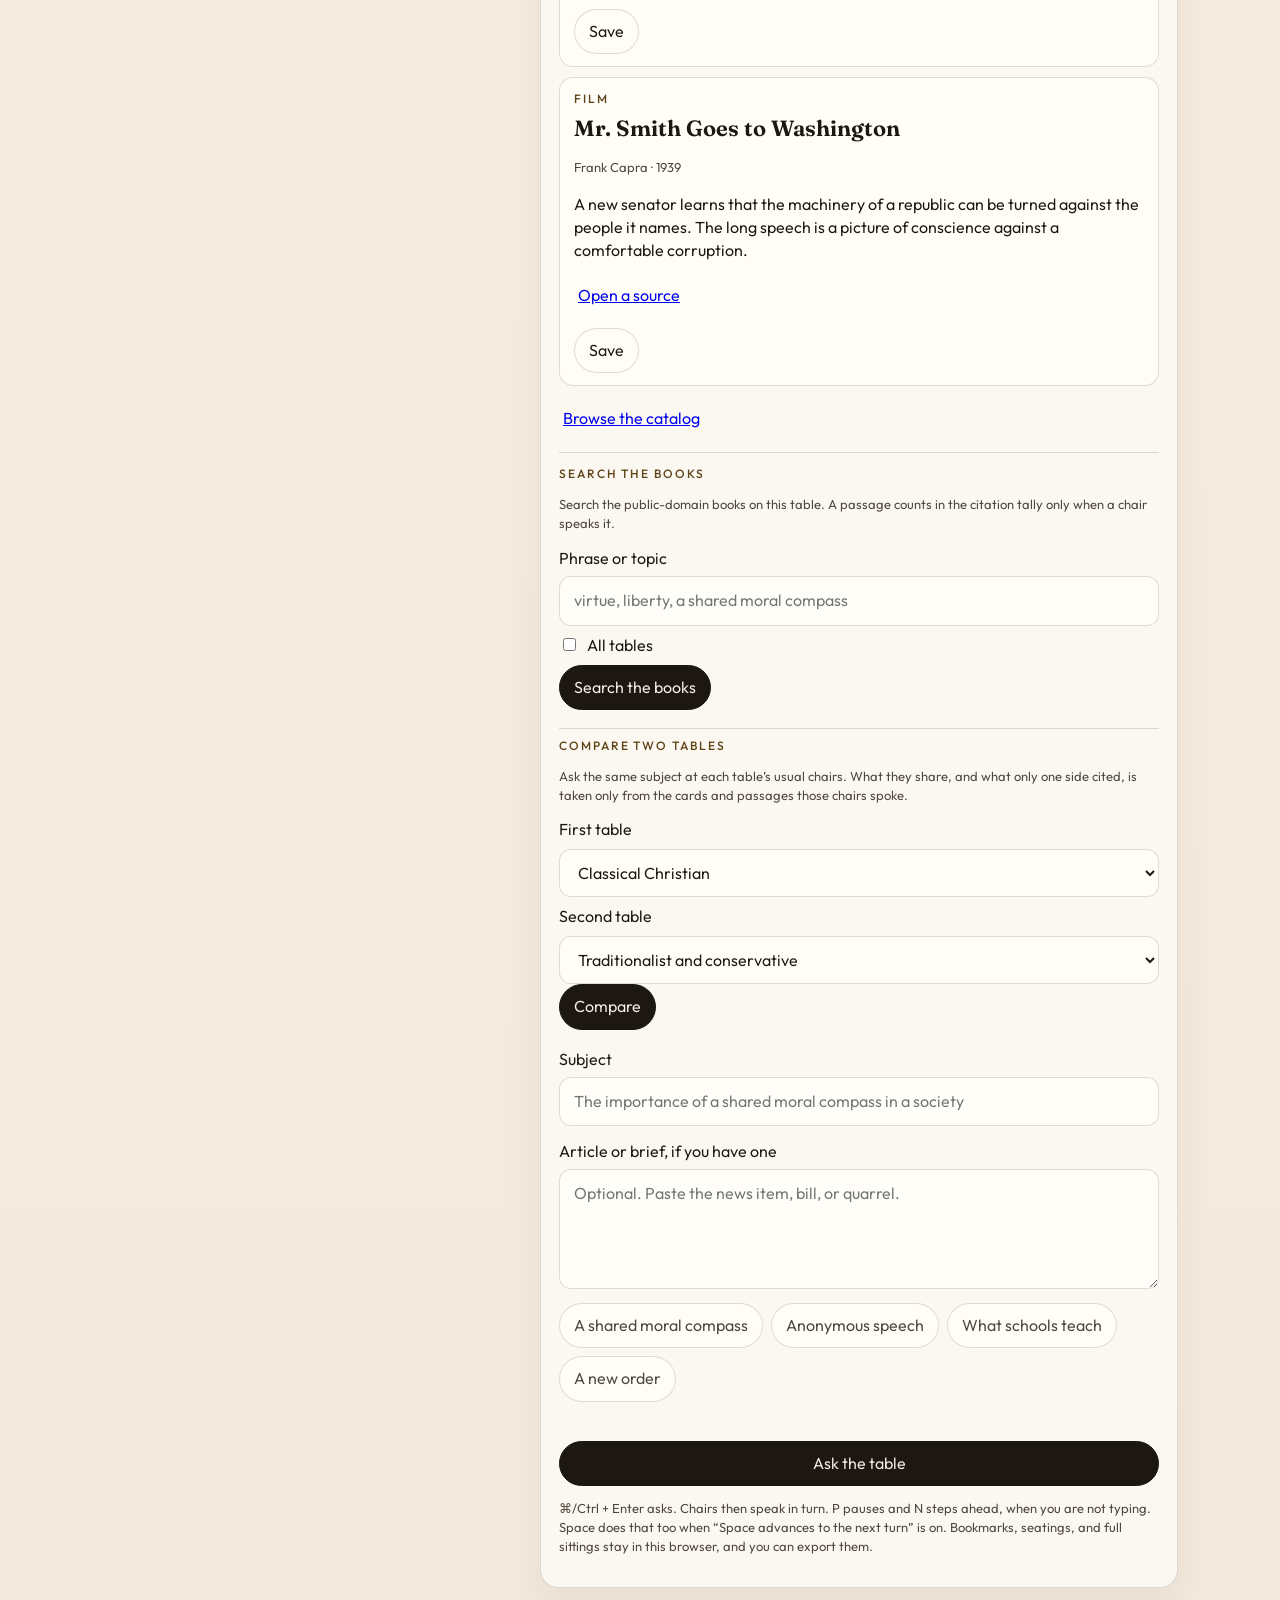
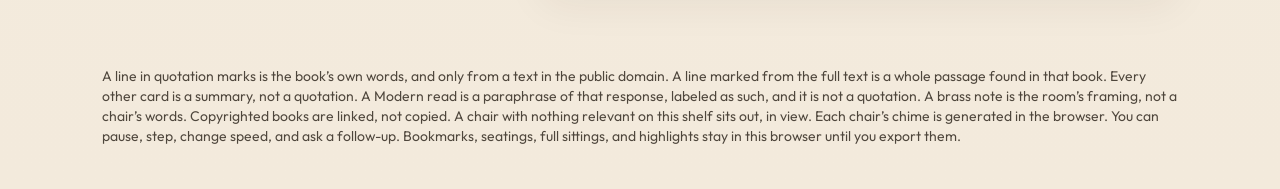
==== commit 00ef8c89: "Add thinker dossiers and an agreement matrix. Give the shelf and the docket a shared page for each c" ====
--- a/index.html
+++ b/index.html
@@ -50,6 +50,7 @@
     <nav class="site-nav" aria-label="Site">
       <a href="index.html" aria-current="page">The room</a>
       <a href="docket.html">Tonight's docket</a>
+      <a href="thinkers.html">Thinkers</a>
       <a href="encounters.html">Further encounters</a>
       <a href="archive.html">Older nights</a>
       <a href="saved.html">Saved</a>
--- a/styles.css
+++ b/styles.css
@@ -892,3 +892,96 @@
 @media print {
   .reader-toolbar, .reader-save-quote, .reader-chrome, .reader-live, .reader-dialog { display: none !important; }
 }
+
+.thinker-filters { display: grid; grid-template-columns: repeat(auto-fit, minmax(200px, 1fr)); gap: 12px 16px; margin: 12px 0; }
+.thinker-filters .field { margin-top: 0; }
+.thinker-layout { display: grid; grid-template-columns: minmax(240px, 320px) minmax(0, 1fr); gap: 18px; align-items: start; }
+.thinker-list, .pair-list { list-style: none; margin: 0; padding: 0; display: flex; flex-direction: column; gap: 8px; }
+.thinker-list, .pair-list { max-height: 70vh; overflow: auto; }
+.thinker-pick, .pair-pick {
+  display: flex;
+  flex-direction: column;
+  align-items: flex-start;
+  width: 100%;
+  text-align: left;
+  gap: 2px;
+}
+.thinker-pick[aria-current="true"], .pair-pick[aria-pressed="true"] {
+  border-color: var(--brass);
+  background: var(--brass-soft);
+}
+.dossier-panel { min-width: 0; }
+.dossier-panel h4 { font-family: var(--serif); font-weight: 560; letter-spacing: -0.03em; font-size: 22px; margin: 0 0 8px; }
+.dossier-panel .dossier-head img, .dossier-panel .monogram { width: 84px; height: 84px; border-radius: 12px; }
+.thinker-alert { color: var(--low-ink); }
+#thinkers-main a { color: var(--brass); text-underline-offset: 0.15em; }
+#thinkers-main .docket-jumps a,
+#thinkers-main .chair-sittings a,
+#thinkers-main .chair-relations a { color: inherit; text-decoration: none; }
+#matrix { margin-top: 36px; }
+.matrix-key { list-style: none; display: flex; flex-wrap: wrap; gap: 8px; margin: 12px 0; padding: 0; }
+.matrix-key .swatch {
+  display: inline-flex;
+  align-items: center;
+  min-height: 44px;
+  padding: 6px 12px;
+  border-radius: 999px;
+  border: 1px solid var(--line);
+}
+.matrix-scroll {
+  overflow: auto;
+  max-height: 72vh;
+  border: 1px solid var(--line);
+  border-radius: 16px;
+  background: var(--card);
+}
+.matrix { border-collapse: separate; border-spacing: 0; }
+.matrix caption { caption-side: bottom; text-align: left; padding: 8px 12px; color: var(--soft); font-size: 13px; }
+.matrix th, .matrix td { background: var(--card); vertical-align: middle; padding: 2px; }
+.matrix thead th { position: sticky; top: 0; z-index: 2; vertical-align: bottom; }
+.matrix tbody th { position: sticky; left: 0; z-index: 1; text-align: left; }
+.matrix thead th.matrix-corner { left: 0; z-index: 3; min-width: 8rem; }
+.matrix-rowhead, .matrix-colhead {
+  background: var(--card);
+  text-align: left;
+  width: 100%;
+}
+.matrix-rowhead { max-width: 11rem; white-space: normal; }
+.matrix-colhead {
+  writing-mode: vertical-rl;
+  height: 168px;
+  min-height: 44px;
+  width: 44px;
+  max-width: 48px;
+  white-space: nowrap;
+  overflow: hidden;
+  text-overflow: ellipsis;
+  font-size: 13px;
+  padding: 8px 4px;
+}
+.matrix-cell {
+  min-width: 48px;
+  min-height: 48px;
+  padding: 4px 2px;
+  border-radius: 8px;
+  display: flex;
+  flex-direction: column;
+  align-items: center;
+  justify-content: center;
+  line-height: 1.15;
+  font-variant-numeric: tabular-nums;
+}
+.matrix-agree { font-family: var(--serif); font-size: 16px; }
+.matrix-split { font-size: 12px; }
+.matrix-cell.tone-agree, .swatch.tone-agree { background: var(--high); color: var(--high-ink); }
+.matrix-cell.tone-mixed, .swatch.tone-mixed { background: var(--mid); color: var(--mid-ink); }
+.matrix-cell.tone-split, .swatch.tone-split { background: var(--low); color: var(--low-ink); }
+.matrix-cell.tone-meet, .swatch.tone-meet { background: var(--wash); color: var(--ink); }
+.matrix-cell[aria-pressed="true"] { outline: 2px solid var(--brass); outline-offset: 1px; }
+.matrix-self, .matrix-empty { background: var(--paper); }
+.pair-drill { margin: 16px 0; }
+@media (max-width: 800px) {
+  .thinker-layout { display: block; }
+  .thinker-list { max-height: 50vh; margin-bottom: 16px; }
+  .dossier-panel .dossier-head { align-items: flex-start; }
+}
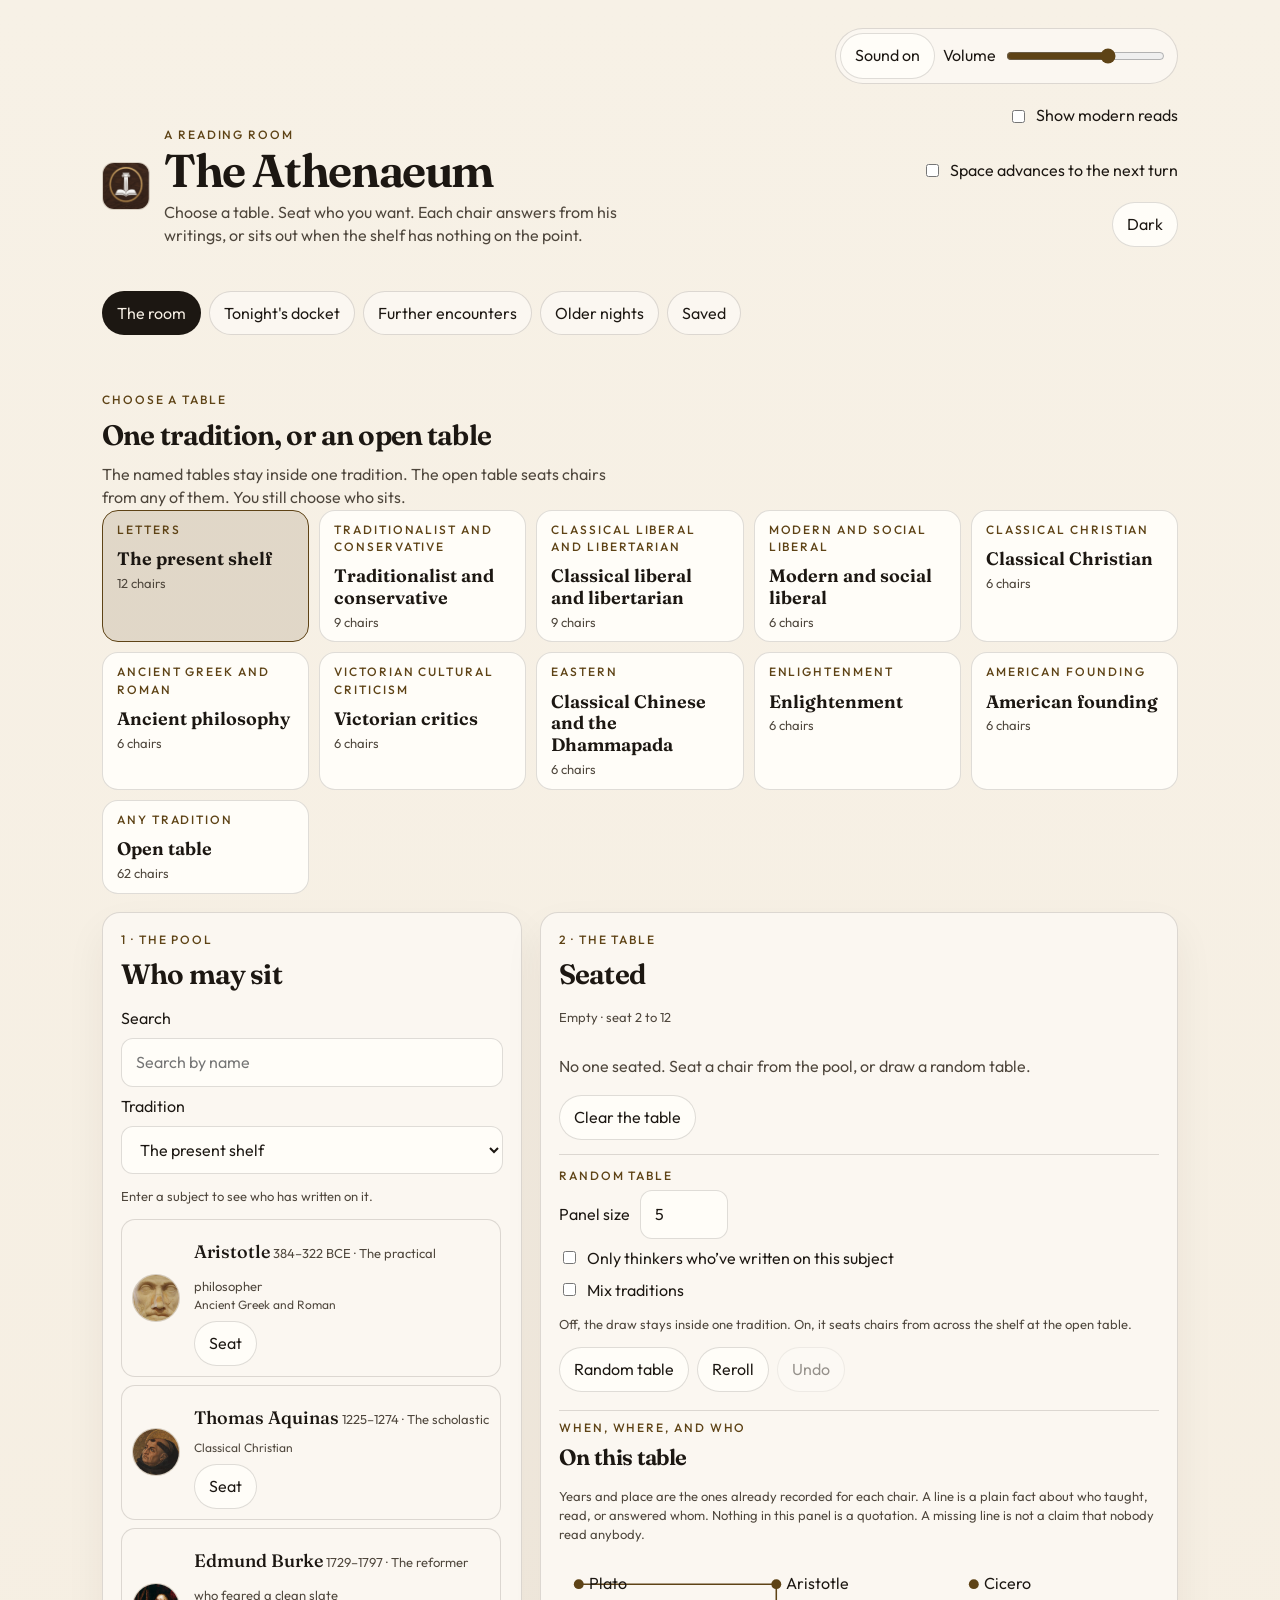
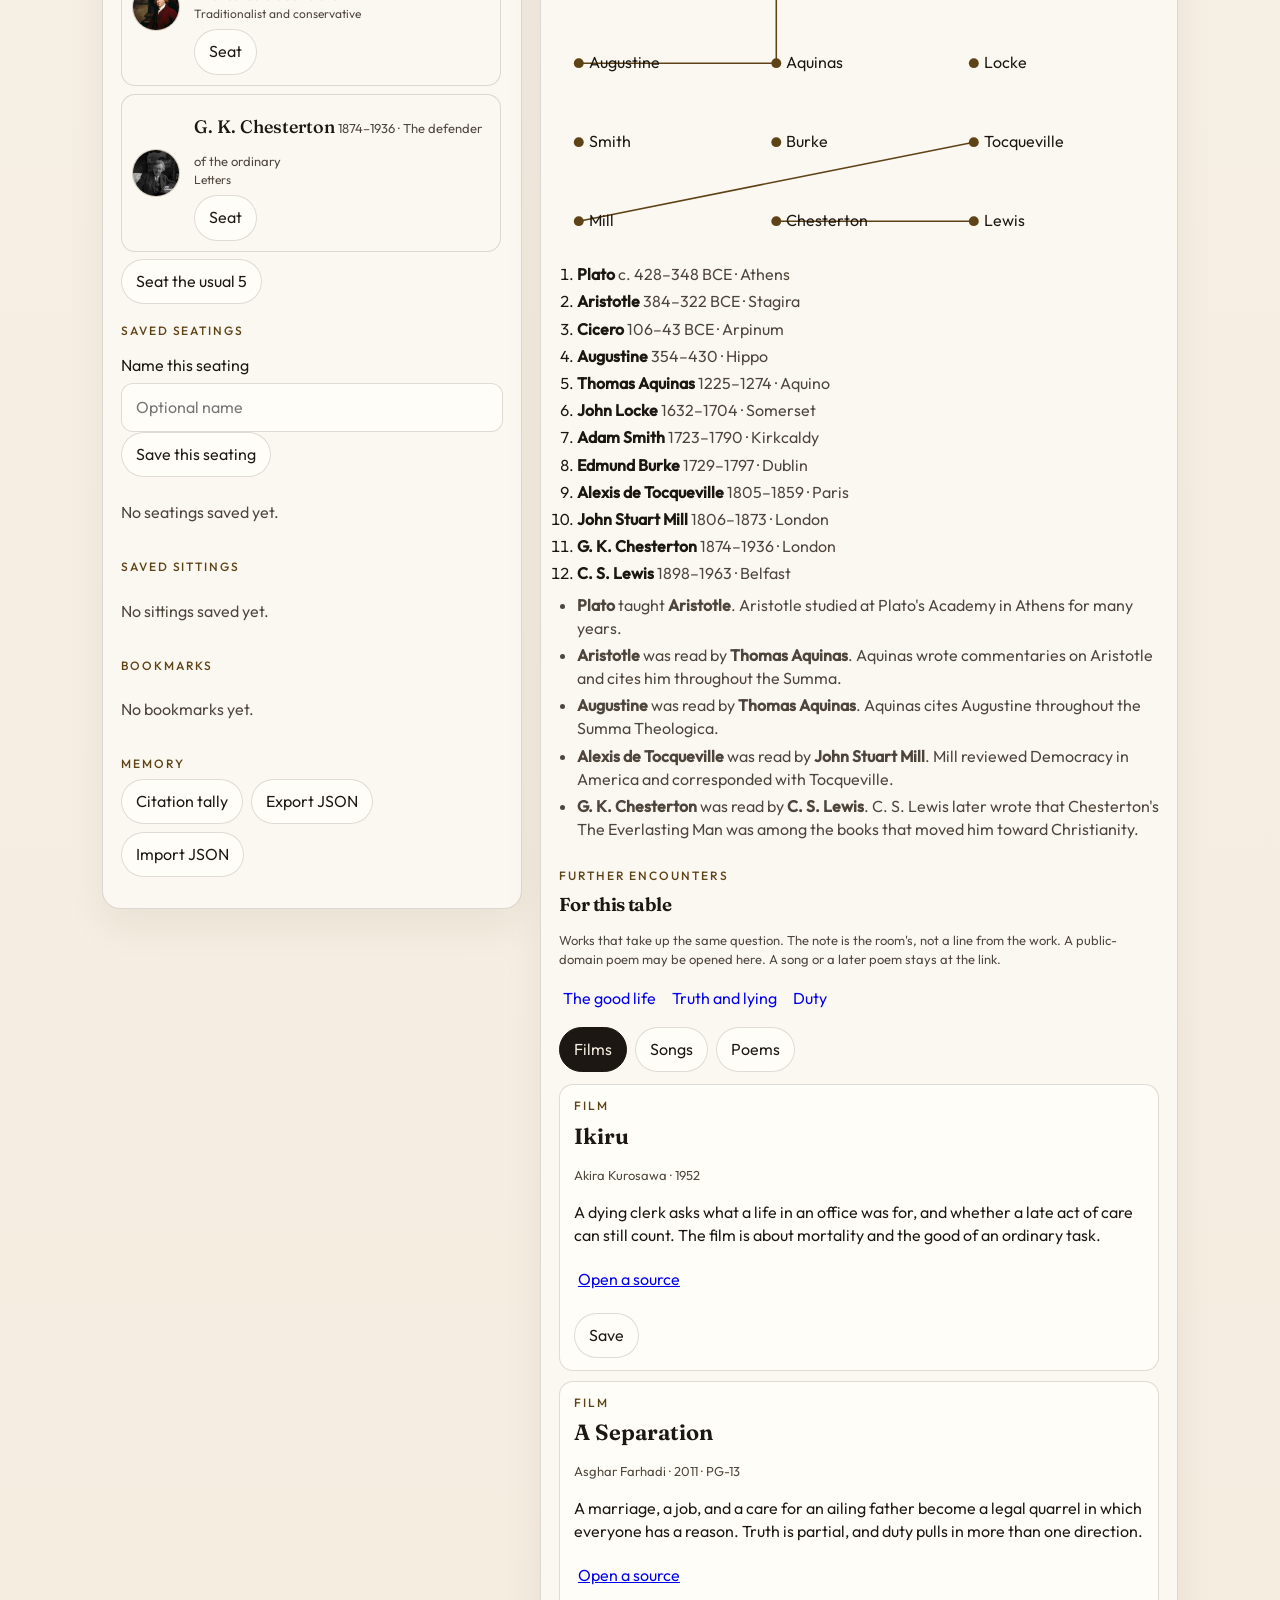
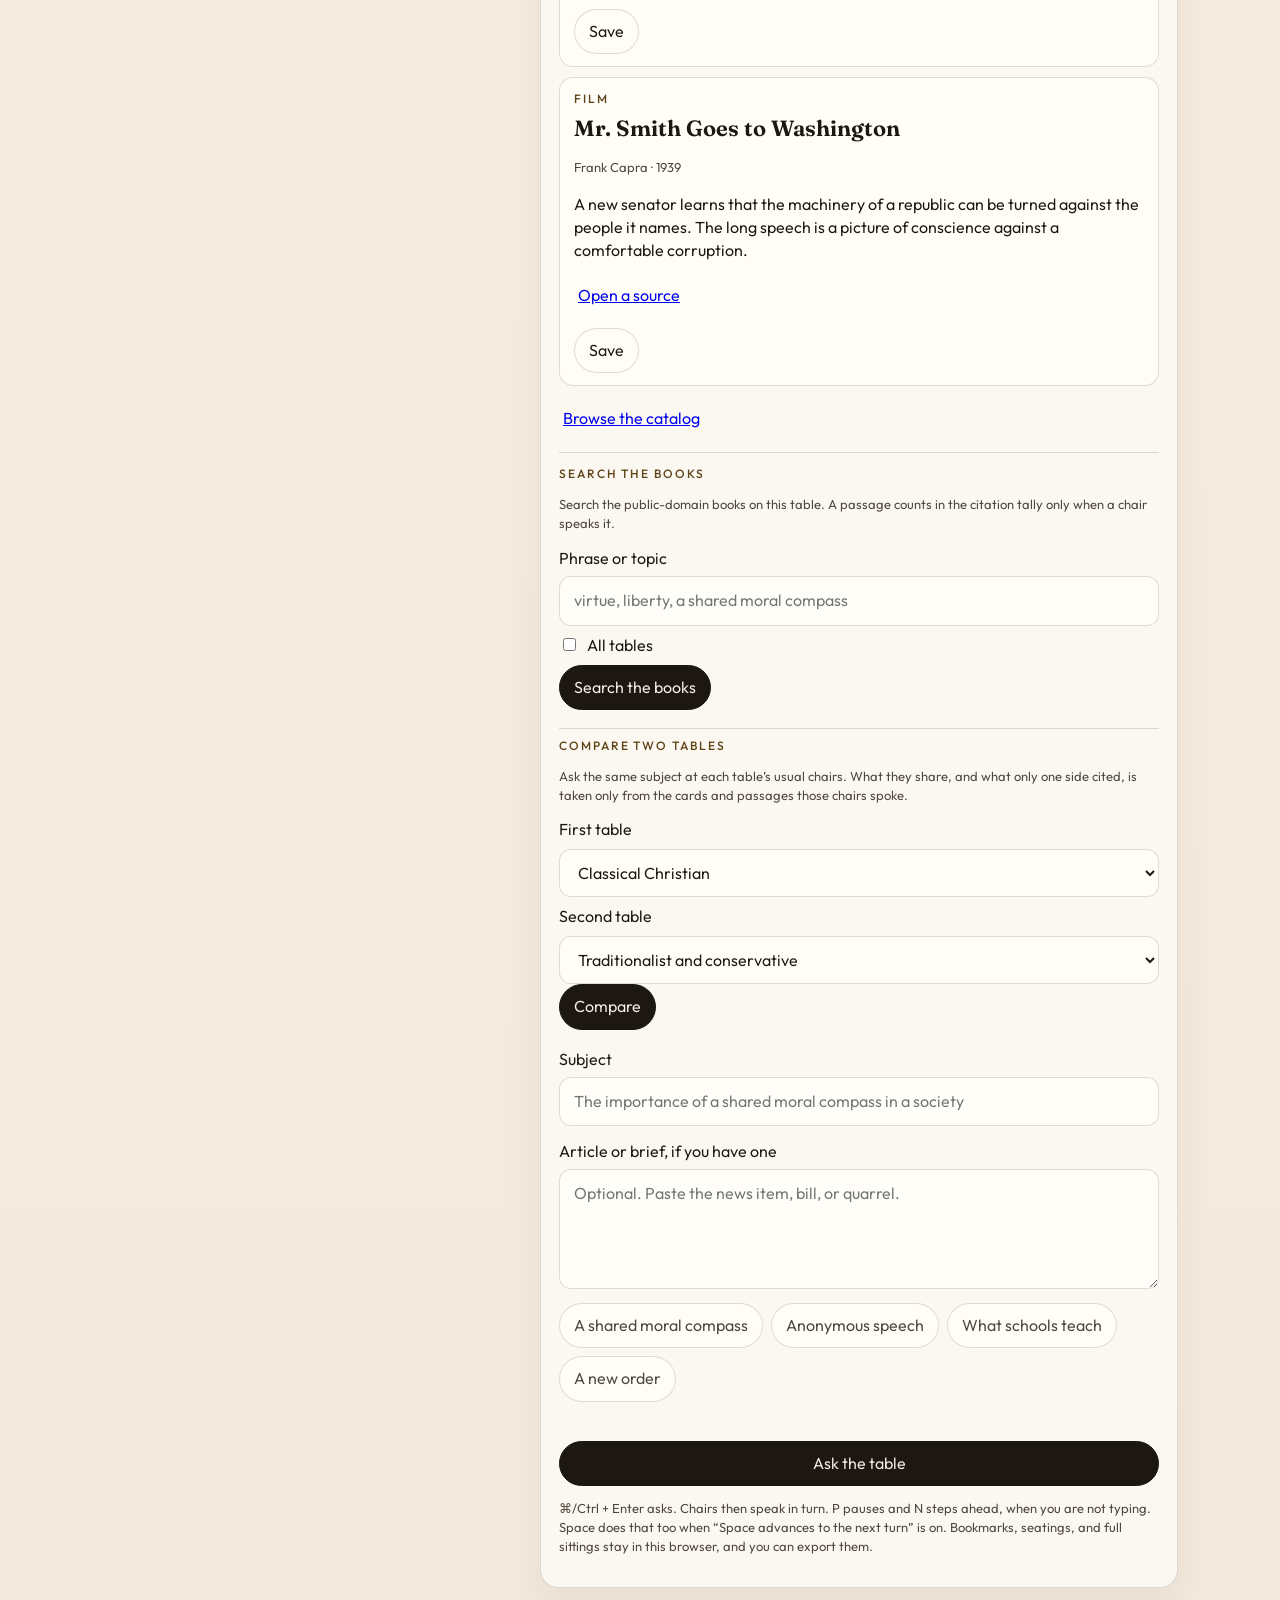
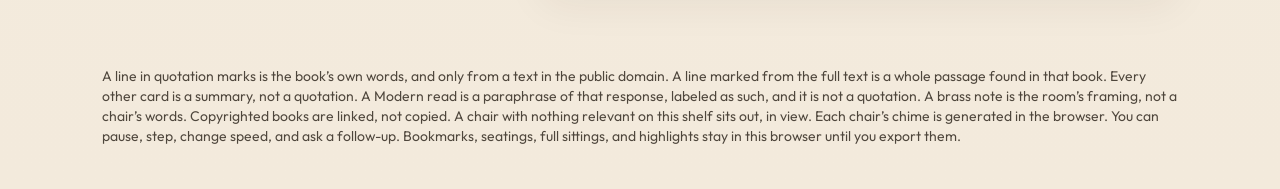
==== commit 2fbbe6e8: "Merge pull request #49 from jameselliott72693-hue/cursor/podcast-rss-chapters-bea1 Add a static podc" ====
--- a/index.html
+++ b/index.html
@@ -20,6 +20,7 @@
   <link rel="preload" href="fonts/fraunces-latin.woff2" as="font" type="font/woff2" crossorigin />
   <link rel="preload" href="fonts/outfit-latin.woff2" as="font" type="font/woff2" crossorigin />
   <link rel="stylesheet" href="styles.css" />
+  <link rel="alternate" type="application/rss+xml" title="The Athenaeum Podcast" href="docket/podcast.xml" />
 </head>
 <body>
   <header>
@@ -50,7 +51,6 @@
     <nav class="site-nav" aria-label="Site">
       <a href="index.html" aria-current="page">The room</a>
       <a href="docket.html">Tonight's docket</a>
-      <a href="thinkers.html">Thinkers</a>
       <a href="encounters.html">Further encounters</a>
       <a href="archive.html">Older nights</a>
       <a href="saved.html">Saved</a>
--- a/styles.css
+++ b/styles.css
@@ -454,6 +454,31 @@
 #docket a.source-archived, #archive a.source-archived { color: var(--soft); }
 .night-audio { margin: 8px 0 16px; max-width: 420px; }
 .night-audio audio { display: block; width: 100%; margin-top: 6px; }
+.podcast-rss {
+  flex: 1 0 100%;
+  display: flex;
+  flex-wrap: wrap;
+  align-items: center;
+  gap: 10px;
+  margin: 2px 0 0;
+}
+.podcast-rss a,
+#docket a.podcast-rss-link {
+  color: var(--brass);
+  font-size: 12px;
+  font-weight: 500;
+  letter-spacing: 0.14em;
+  text-transform: uppercase;
+  text-decoration: none;
+}
+button.podcast-copy {
+  min-height: 32px;
+  padding: 4px 12px;
+  background: transparent;
+  color: var(--soft);
+  font-size: 13px;
+}
+.night-audio .podcast-rss-link { display: inline-block; margin-top: 8px; }
 .archive-list { list-style: none; margin: 12px 0 0; padding: 0; display: grid; gap: 8px; }
 .archive-list a {
   display: flex;
@@ -892,96 +917,134 @@
 @media print {
   .reader-toolbar, .reader-save-quote, .reader-chrome, .reader-live, .reader-dialog { display: none !important; }
 }
-
-.thinker-filters { display: grid; grid-template-columns: repeat(auto-fit, minmax(200px, 1fr)); gap: 12px 16px; margin: 12px 0; }
-.thinker-filters .field { margin-top: 0; }
-.thinker-layout { display: grid; grid-template-columns: minmax(240px, 320px) minmax(0, 1fr); gap: 18px; align-items: start; }
-.thinker-list, .pair-list { list-style: none; margin: 0; padding: 0; display: flex; flex-direction: column; gap: 8px; }
-.thinker-list, .pair-list { max-height: 70vh; overflow: auto; }
-.thinker-pick, .pair-pick {
-  display: flex;
-  flex-direction: column;
-  align-items: flex-start;
-  width: 100%;
-  text-align: left;
-  gap: 2px;
-}
-.thinker-pick[aria-current="true"], .pair-pick[aria-pressed="true"] {
-  border-color: var(--brass);
-  background: var(--brass-soft);
-}
-.dossier-panel { min-width: 0; }
-.dossier-panel h4 { font-family: var(--serif); font-weight: 560; letter-spacing: -0.03em; font-size: 22px; margin: 0 0 8px; }
-.dossier-panel .dossier-head img, .dossier-panel .monogram { width: 84px; height: 84px; border-radius: 12px; }
-.thinker-alert { color: var(--low-ink); }
-#thinkers-main a { color: var(--brass); text-underline-offset: 0.15em; }
-#thinkers-main .docket-jumps a,
-#thinkers-main .chair-sittings a,
-#thinkers-main .chair-relations a { color: inherit; text-decoration: none; }
-#matrix { margin-top: 36px; }
-.matrix-key { list-style: none; display: flex; flex-wrap: wrap; gap: 8px; margin: 12px 0; padding: 0; }
-.matrix-key .swatch {
-  display: inline-flex;
-  align-items: center;
-  min-height: 44px;
-  padding: 6px 12px;
-  border-radius: 999px;
-  border: 1px solid var(--line);
-}
-.matrix-scroll {
-  overflow: auto;
-  max-height: 72vh;
-  border: 1px solid var(--line);
-  border-radius: 16px;
-  background: var(--card);
-}
-.matrix { border-collapse: separate; border-spacing: 0; }
-.matrix caption { caption-side: bottom; text-align: left; padding: 8px 12px; color: var(--soft); font-size: 13px; }
-.matrix th, .matrix td { background: var(--card); vertical-align: middle; padding: 2px; }
-.matrix thead th { position: sticky; top: 0; z-index: 2; vertical-align: bottom; }
-.matrix tbody th { position: sticky; left: 0; z-index: 1; text-align: left; }
-.matrix thead th.matrix-corner { left: 0; z-index: 3; min-width: 8rem; }
-.matrix-rowhead, .matrix-colhead {
-  background: var(--card);
-  text-align: left;
-  width: 100%;
-}
-.matrix-rowhead { max-width: 11rem; white-space: normal; }
-.matrix-colhead {
-  writing-mode: vertical-rl;
-  height: 168px;
-  min-height: 44px;
-  width: 44px;
-  max-width: 48px;
-  white-space: nowrap;
-  overflow: hidden;
-  text-overflow: ellipsis;
-  font-size: 13px;
-  padding: 8px 4px;
-}
-.matrix-cell {
-  min-width: 48px;
-  min-height: 48px;
-  padding: 4px 2px;
-  border-radius: 8px;
-  display: flex;
-  flex-direction: column;
-  align-items: center;
-  justify-content: center;
-  line-height: 1.15;
-  font-variant-numeric: tabular-nums;
-}
-.matrix-agree { font-family: var(--serif); font-size: 16px; }
-.matrix-split { font-size: 12px; }
-.matrix-cell.tone-agree, .swatch.tone-agree { background: var(--high); color: var(--high-ink); }
-.matrix-cell.tone-mixed, .swatch.tone-mixed { background: var(--mid); color: var(--mid-ink); }
-.matrix-cell.tone-split, .swatch.tone-split { background: var(--low); color: var(--low-ink); }
-.matrix-cell.tone-meet, .swatch.tone-meet { background: var(--wash); color: var(--ink); }
-.matrix-cell[aria-pressed="true"] { outline: 2px solid var(--brass); outline-offset: 1px; }
-.matrix-self, .matrix-empty { background: var(--paper); }
-.pair-drill { margin: 16px 0; }
-@media (max-width: 800px) {
-  .thinker-layout { display: block; }
-  .thinker-list { max-height: 50vh; margin-bottom: 16px; }
-  .dossier-panel .dossier-head { align-items: flex-start; }
-}
+.commonplace { margin: 36px 0 12px; }
+.commonplace-controls { max-width: 720px; }
+.commonplace-controls fieldset {
+  border: 1px solid var(--line);
+  border-radius: 14px;
+  margin: 16px 0;
+  padding: 8px 14px 12px;
+}
+.commonplace-controls legend {
+  padding: 0 6px;
+  color: var(--brass);
+  font-size: 12px;
+  letter-spacing: 0.14em;
+  text-transform: uppercase;
+}
+.commonplace-controls .check { min-height: 44px; align-items: center; }
+.commonplace-controls .check input { width: 20px; min-width: 20px; height: 20px; margin-top: 0; }
+.commonplace-folders { display: flex; flex-direction: column; gap: 2px; margin: 4px 0 4px 28px; }
+.commonplace-folders[hidden] { display: none !important; }
+.commonplace-book {
+  max-width: 68ch;
+  margin: 22px auto 0;
+  padding: 28px 22px 40px;
+  background: var(--card);
+  border: 1px solid var(--line);
+  border-radius: 18px;
+  color: var(--ink);
+}
+.commonplace-book > .commonplace-title-page {
+  display: block;
+  max-width: none;
+  margin: 0;
+  padding: 12px 0 22px;
+  text-align: center;
+  align-items: stretch;
+  border-bottom: 1px solid var(--line);
+}
+.commonplace-title { font-size: 44px; line-height: 1.05; margin: 0 0 12px; }
+.commonplace-epigraph {
+  font-family: var(--serif);
+  font-style: italic;
+  font-size: 20px;
+  line-height: 1.45;
+  white-space: pre-wrap;
+  color: var(--ink);
+  margin: 12px auto;
+  max-width: 38ch;
+}
+.commonplace-book .commonplace-meta { color: var(--soft); }
+.commonplace-book a { color: var(--ink); text-decoration: underline; text-underline-offset: 2px; overflow-wrap: anywhere; }
+.commonplace-quote {
+  font-family: var(--serif);
+  font-size: 21px;
+  line-height: 1.5;
+  white-space: pre-wrap;
+  overflow-wrap: anywhere;
+  margin: 8px 0 12px;
+  padding: 0 0 0 14px;
+  border-left: 2px solid var(--brass);
+}
+.commonplace-prose { white-space: pre-wrap; overflow-wrap: anywhere; font-size: 17px; }
+.commonplace-speaker { font-family: var(--serif); font-size: 18px; margin: 0 0 4px; }
+.commonplace-cite cite { font-style: italic; }
+.commonplace-note {
+  background: var(--wash);
+  border-radius: 12px;
+  padding: 10px 12px;
+  white-space: pre-wrap;
+  overflow-wrap: anywhere;
+}
+.commonplace-section { margin-top: 28px; }
+.commonplace-section-title, .commonplace-contents { font-size: 28px; margin: 0 0 12px; }
+.commonplace-section-title { border-top: 1px solid var(--line); padding-top: 18px; }
+.commonplace-entry + .commonplace-entry { margin-top: 22px; padding-top: 8px; }
+.commonplace-toc ol { margin: 0; padding-left: 1.2em; }
+.commonplace-toc li { margin: 6px 0; }
+.commonplace-empty { font-family: var(--serif); font-size: 20px; line-height: 1.4; }
+.commonplace-book:focus { outline: none; }
+.commonplace-book:focus-visible { outline: 3px solid var(--brass); outline-offset: 4px; }
+@media (max-width: 560px) {
+  .commonplace-book { padding: 18px 14px 28px; }
+  .commonplace-title { font-size: 32px; }
+  .commonplace-quote { font-size: 18px; }
+  .commonplace-section-title, .commonplace-contents { font-size: 24px; }
+}
+@media print {
+  body.commonplace-printing { background: #fff !important; }
+  body.commonplace-printing header,
+  body.commonplace-printing footer,
+  body.commonplace-printing .saved-intro,
+  body.commonplace-printing #reader-status,
+  body.commonplace-printing .reader-tools,
+  body.commonplace-printing #reader-library,
+  body.commonplace-printing .commonplace-controls,
+  body.commonplace-printing .reader-dialog { display: none !important; }
+  body.commonplace-printing main { max-width: none; padding: 0; }
+  body.commonplace-printing #commonplace-preview-host { display: block !important; }
+  body.commonplace-printing .commonplace-book {
+    max-width: none;
+    margin: 0;
+    border: 0;
+    border-radius: 0;
+    box-shadow: none;
+    background: #fff !important;
+    color: #1c1712 !important;
+  }
+  body.commonplace-printing .commonplace-book h1,
+  body.commonplace-printing .commonplace-book h2,
+  body.commonplace-printing .commonplace-book h3,
+  body.commonplace-printing .commonplace-book p,
+  body.commonplace-printing .commonplace-book li,
+  body.commonplace-printing .commonplace-book a,
+  body.commonplace-printing .commonplace-book blockquote,
+  body.commonplace-printing .commonplace-book cite {
+    color: #1c1712 !important;
+    background: transparent !important;
+  }
+  body.commonplace-printing .commonplace-book:not(.is-empty) .commonplace-title-page {
+    break-after: page;
+    min-height: 80vh;
+    display: flex;
+    flex-direction: column;
+    justify-content: center;
+    border: 0;
+  }
+  body.commonplace-printing .commonplace-section { break-before: page; }
+  body.commonplace-printing .commonplace-entry { break-inside: avoid; }
+  body.commonplace-printing .commonplace-note { border-left: 2px solid #5e4316; }
+  body.commonplace-printing .commonplace-book a[href]::after { content: " (" attr(href) ")"; font-size: 10pt; word-break: break-all; }
+  body.commonplace-printing .commonplace-toc a[href]::after { content: none; }
+}
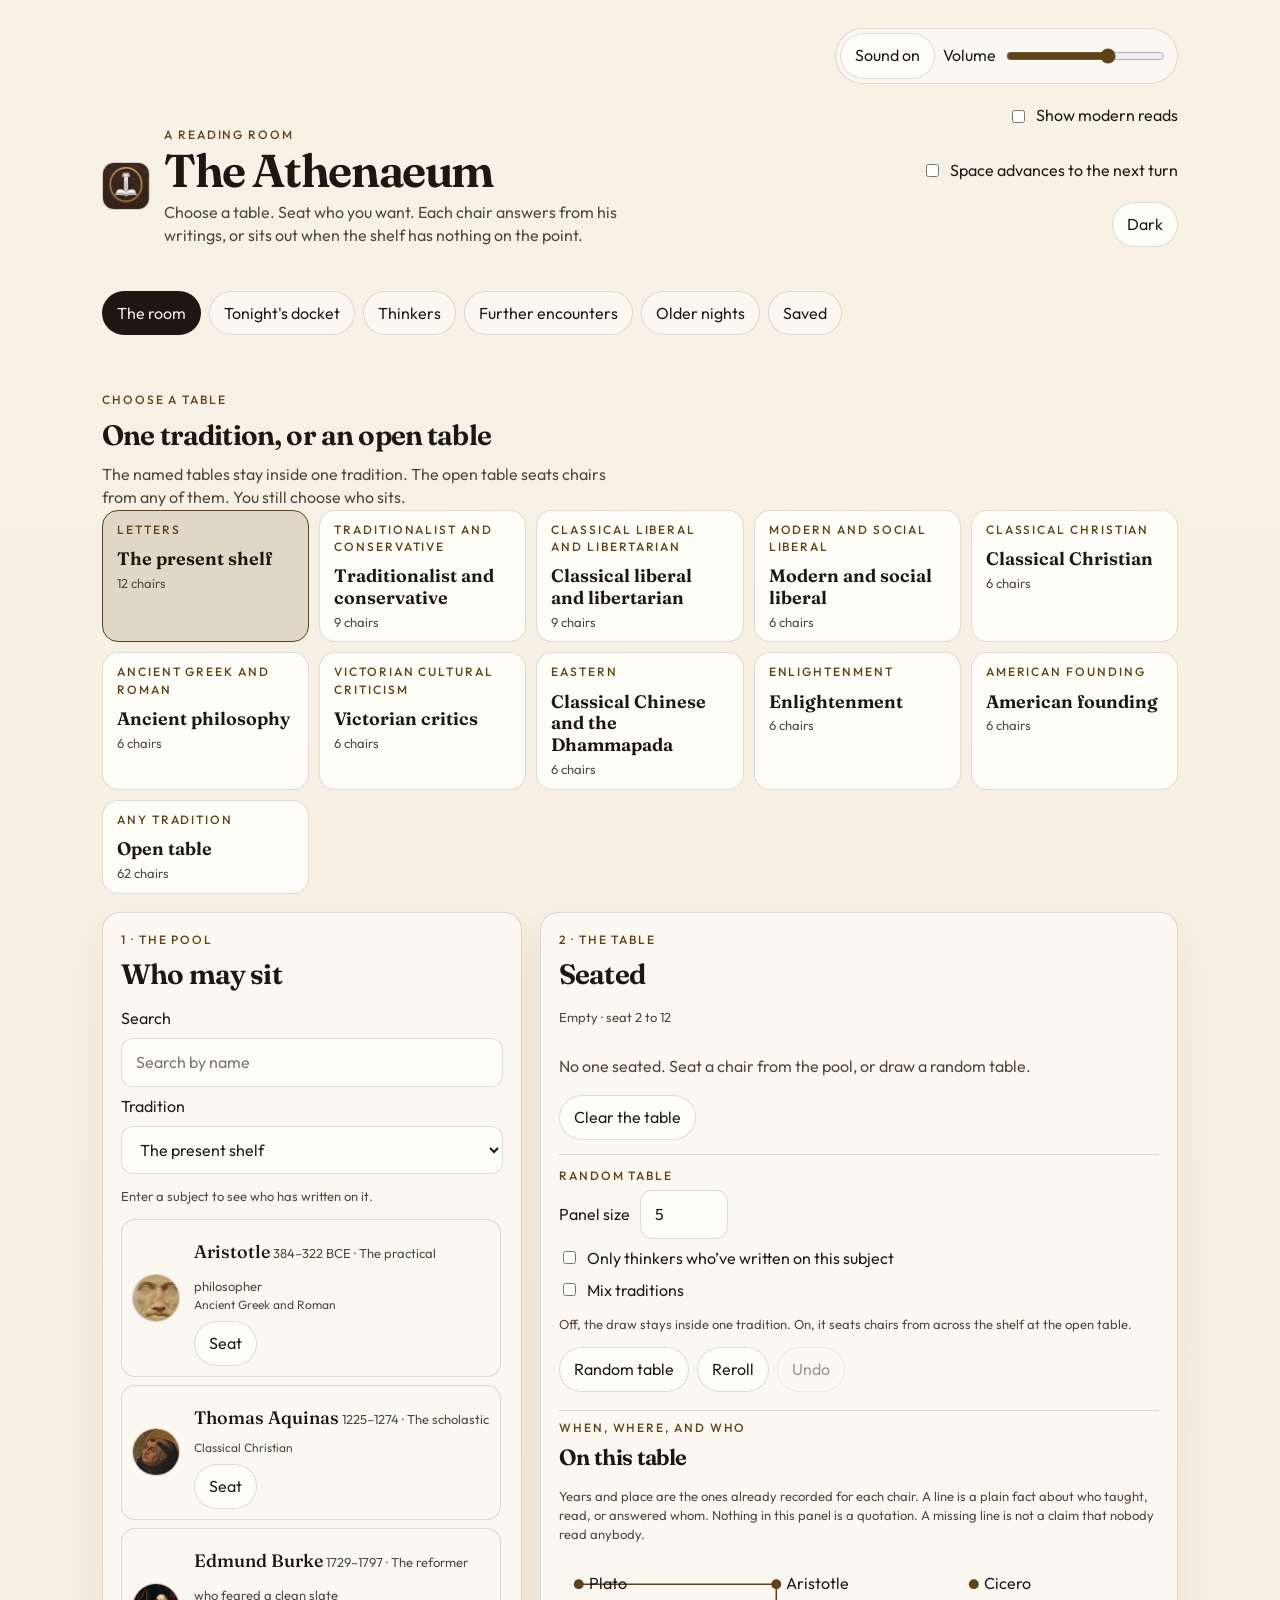
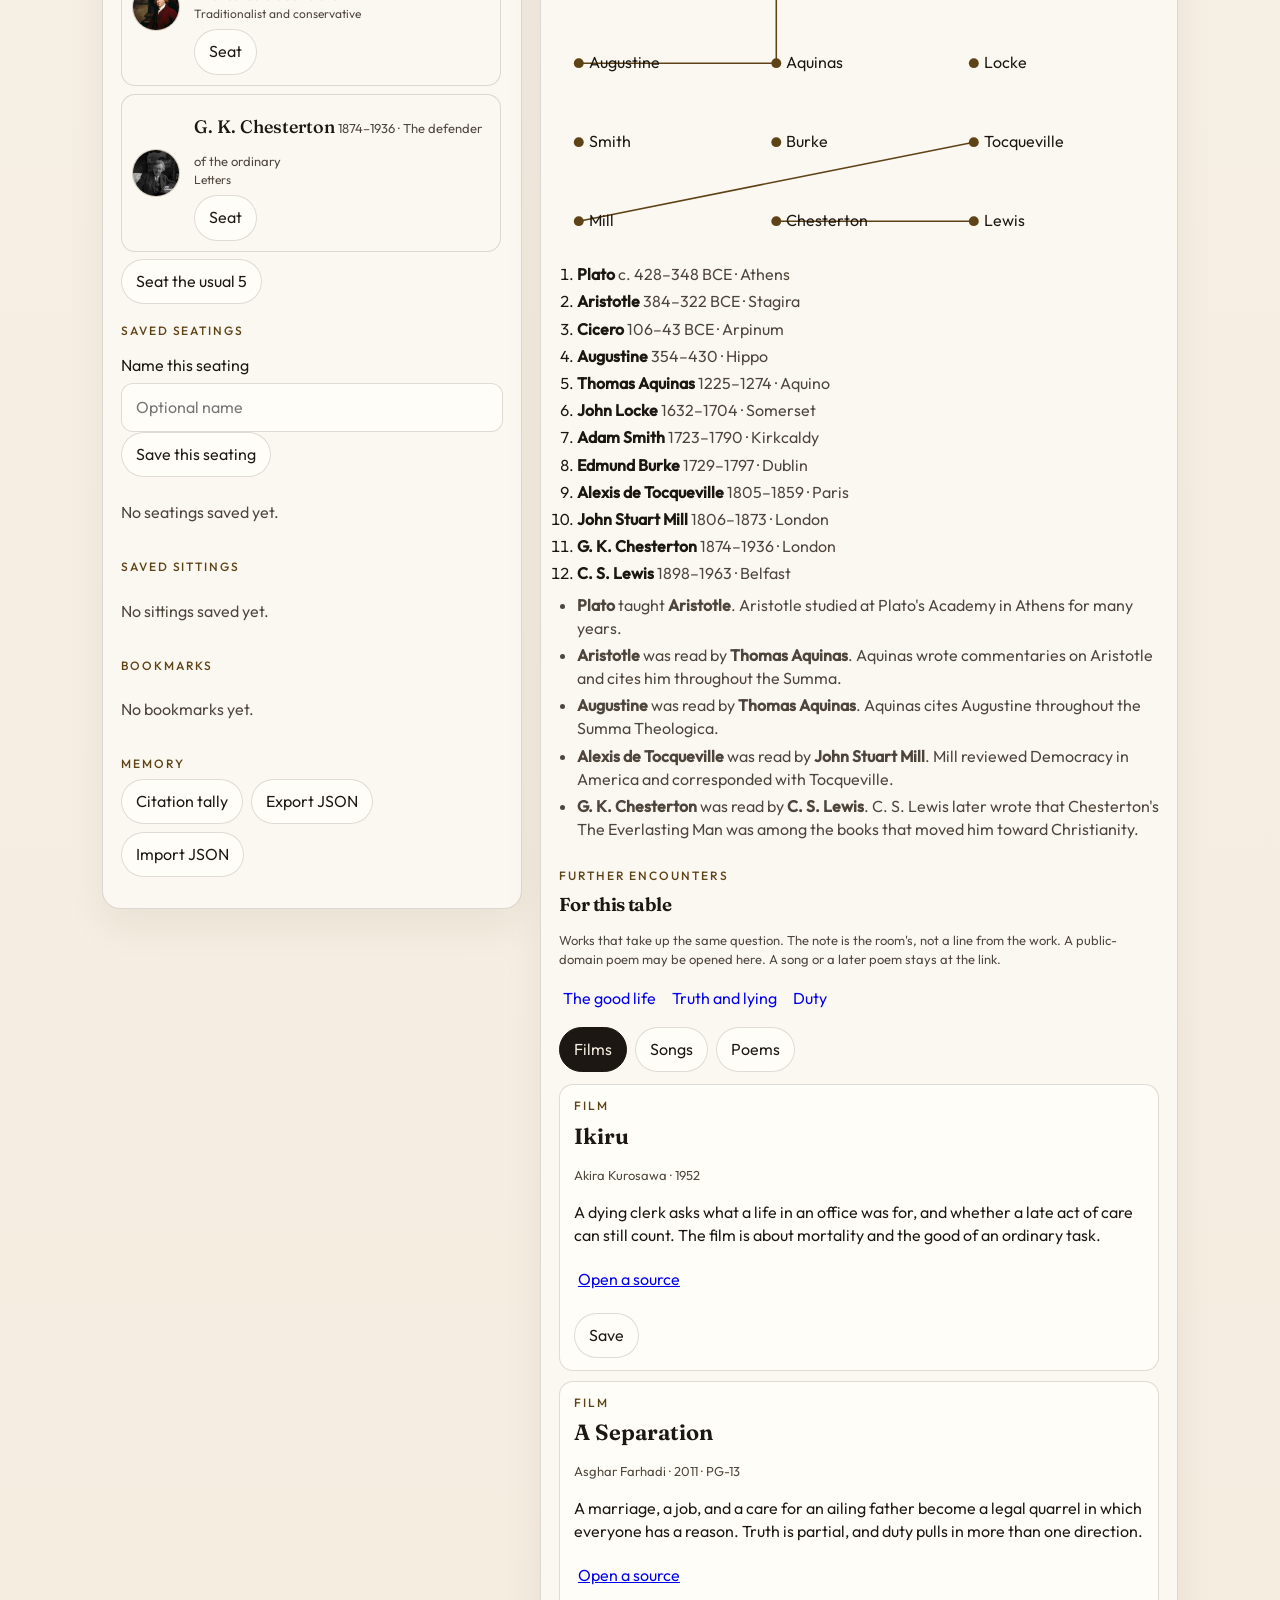
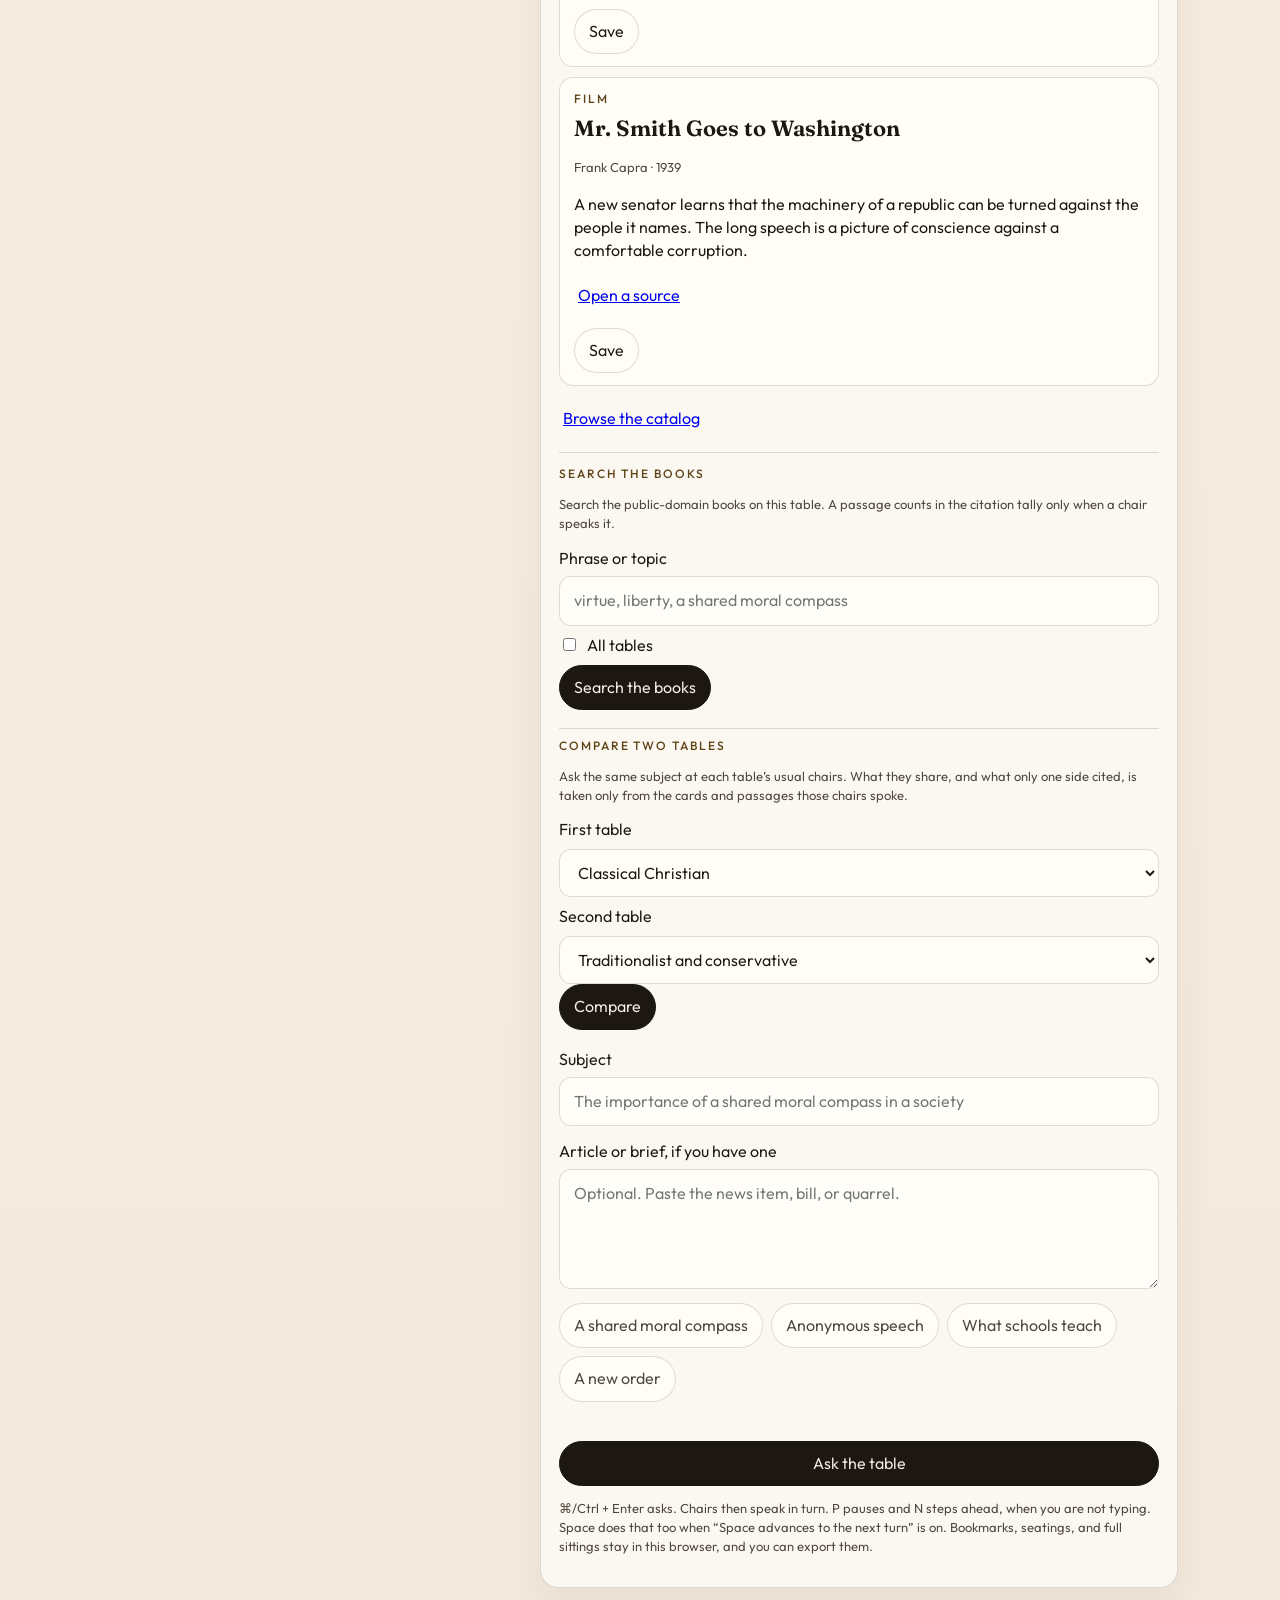
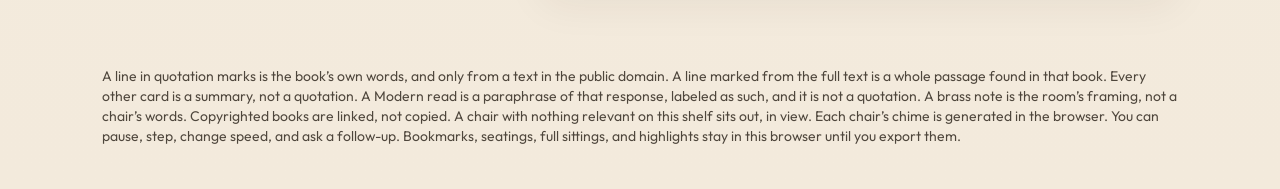
==== commit 5e41dacc: "Merge origin/main into the thinker dossiers branch. Keep the Thinkers page with the podcast feed, de" ====
--- a/index.html
+++ b/index.html
@@ -51,6 +51,7 @@
     <nav class="site-nav" aria-label="Site">
       <a href="index.html" aria-current="page">The room</a>
       <a href="docket.html">Tonight's docket</a>
+      <a href="thinkers.html">Thinkers</a>
       <a href="encounters.html">Further encounters</a>
       <a href="archive.html">Older nights</a>
       <a href="saved.html">Saved</a>
--- a/styles.css
+++ b/styles.css
@@ -916,6 +916,99 @@
 }
 @media print {
   .reader-toolbar, .reader-save-quote, .reader-chrome, .reader-live, .reader-dialog { display: none !important; }
+}
+
+.thinker-filters { display: grid; grid-template-columns: repeat(auto-fit, minmax(200px, 1fr)); gap: 12px 16px; margin: 12px 0; }
+.thinker-filters .field { margin-top: 0; }
+.thinker-layout { display: grid; grid-template-columns: minmax(240px, 320px) minmax(0, 1fr); gap: 18px; align-items: start; }
+.thinker-list, .pair-list { list-style: none; margin: 0; padding: 0; display: flex; flex-direction: column; gap: 8px; }
+.thinker-list, .pair-list { max-height: 70vh; overflow: auto; }
+.thinker-pick, .pair-pick {
+  display: flex;
+  flex-direction: column;
+  align-items: flex-start;
+  width: 100%;
+  text-align: left;
+  gap: 2px;
+}
+.thinker-pick[aria-current="true"], .pair-pick[aria-pressed="true"] {
+  border-color: var(--brass);
+  background: var(--brass-soft);
+}
+.dossier-panel { min-width: 0; }
+.dossier-panel h4 { font-family: var(--serif); font-weight: 560; letter-spacing: -0.03em; font-size: 22px; margin: 0 0 8px; }
+.dossier-panel .dossier-head img, .dossier-panel .monogram { width: 84px; height: 84px; border-radius: 12px; }
+.thinker-alert { color: var(--low-ink); }
+#thinkers-main a { color: var(--brass); text-underline-offset: 0.15em; }
+#thinkers-main .docket-jumps a,
+#thinkers-main .chair-sittings a,
+#thinkers-main .chair-relations a { color: inherit; text-decoration: none; }
+#matrix { margin-top: 36px; }
+.matrix-key { list-style: none; display: flex; flex-wrap: wrap; gap: 8px; margin: 12px 0; padding: 0; }
+.matrix-key .swatch {
+  display: inline-flex;
+  align-items: center;
+  min-height: 44px;
+  padding: 6px 12px;
+  border-radius: 999px;
+  border: 1px solid var(--line);
+}
+.matrix-scroll {
+  overflow: auto;
+  max-height: 72vh;
+  border: 1px solid var(--line);
+  border-radius: 16px;
+  background: var(--card);
+}
+.matrix { border-collapse: separate; border-spacing: 0; }
+.matrix caption { caption-side: bottom; text-align: left; padding: 8px 12px; color: var(--soft); font-size: 13px; }
+.matrix th, .matrix td { background: var(--card); vertical-align: middle; padding: 2px; }
+.matrix thead th { position: sticky; top: 0; z-index: 2; vertical-align: bottom; }
+.matrix tbody th { position: sticky; left: 0; z-index: 1; text-align: left; }
+.matrix thead th.matrix-corner { left: 0; z-index: 3; min-width: 8rem; }
+.matrix-rowhead, .matrix-colhead {
+  background: var(--card);
+  text-align: left;
+  width: 100%;
+}
+.matrix-rowhead { max-width: 11rem; white-space: normal; }
+.matrix-colhead {
+  writing-mode: vertical-rl;
+  height: 168px;
+  min-height: 44px;
+  width: 44px;
+  max-width: 48px;
+  white-space: nowrap;
+  overflow: hidden;
+  text-overflow: ellipsis;
+  font-size: 13px;
+  padding: 8px 4px;
+}
+.matrix-cell {
+  min-width: 48px;
+  min-height: 48px;
+  padding: 4px 2px;
+  border-radius: 8px;
+  display: flex;
+  flex-direction: column;
+  align-items: center;
+  justify-content: center;
+  line-height: 1.15;
+  font-variant-numeric: tabular-nums;
+}
+.matrix-agree { font-family: var(--serif); font-size: 16px; }
+.matrix-split { font-size: 12px; }
+.matrix-cell.tone-agree, .swatch.tone-agree { background: var(--high); color: var(--high-ink); }
+.matrix-cell.tone-mixed, .swatch.tone-mixed { background: var(--mid); color: var(--mid-ink); }
+.matrix-cell.tone-split, .swatch.tone-split { background: var(--low); color: var(--low-ink); }
+.matrix-cell.tone-meet, .swatch.tone-meet { background: var(--wash); color: var(--ink); }
+.matrix-cell[aria-pressed="true"] { outline: 2px solid var(--brass); outline-offset: 1px; }
+.matrix-self, .matrix-empty { background: var(--paper); }
+.pair-drill { margin: 16px 0; }
+@media (max-width: 800px) {
+  .thinker-layout { display: block; }
+  .thinker-list { max-height: 50vh; margin-bottom: 16px; }
+  .dossier-panel .dossier-head { align-items: flex-start; }
 }
 .commonplace { margin: 36px 0 12px; }
 .commonplace-controls { max-width: 720px; }
